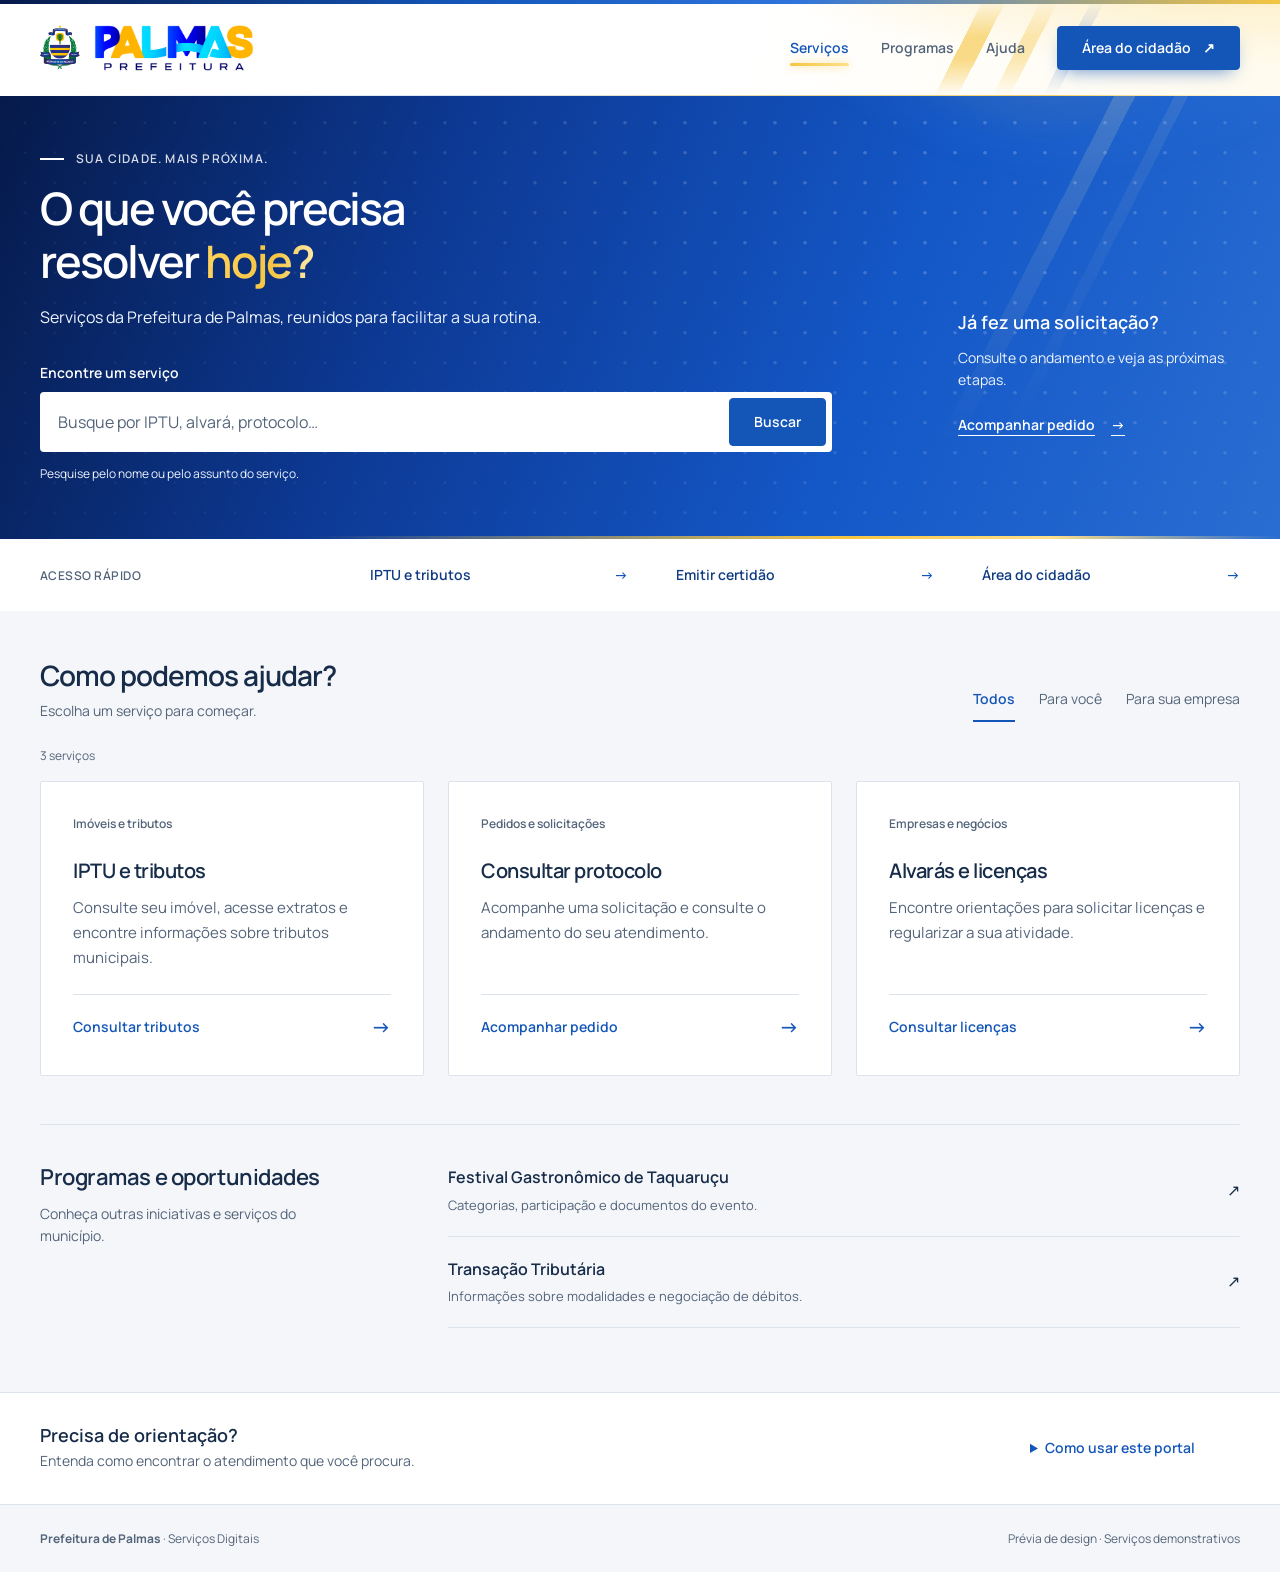
==== design-system-palmas/Previa-Design-System-Palmas-v6.html @ 1609f05f "feat: prévia do design system de Palmas v6 com gradiente azul e efeitos - Hero com gradiente azul do" ====
<!doctype html>
<html lang="pt-BR">
<head>
<meta charset="utf-8">
<meta name="viewport" content="width=device-width, initial-scale=1">
<title>Palmas · Serviços digitais</title>
<style>
/* Gerado por scripts/build_tokens.py. Edite tokens.json e execute novamente. */
:root {
  --primitive-color-blue-950: #102d58;
  --primitive-color-blue-900: #113c83;
  --primitive-color-blue-800: #1456b8;
  --primitive-color-blue-700: #1456b8;
  --primitive-color-blue-600: #2468ca;
  --primitive-color-blue-100: #edf3fc;
  --primitive-color-white: #ffffff;
  --primitive-color-canvas: #f4f6f9;
  --primitive-color-ink: #172c49;
  --primitive-color-text: #34445b;
  --primitive-color-muted: #53647a;
  --primitive-color-line: #dce3ed;
  --primitive-color-field-line: #71839b;
  --primitive-color-gold: #e8b830;
  --primitive-color-warning: #f8c42c;
  --primitive-color-warning-bg: #fef6de;
  --primitive-color-green: #168821;
  --primitive-color-green-bg: #e3f5e1;
  --primitive-color-red: #c92b20;
  --primitive-color-red-bg: #fdebe8;
  --primitive-color-transparent: #ffffff;
  --primitive-color-brand-start: #061a4a;
  --primitive-color-brand-mid: #0d3a96;
  --primitive-color-brand-center: #1458c8;
  --primitive-color-brand-end: #2a6dd2;
  --primitive-color-brand-yellow: #f5c542;
  --color-canvas: var(--primitive-color-canvas);
  --color-surface: var(--primitive-color-white);
  --color-surface-alt: var(--primitive-color-blue-100);
  --color-inverse: var(--primitive-color-blue-900);
  --color-fg: var(--primitive-color-text);
  --color-fg-muted: var(--primitive-color-muted);
  --color-fg-inverse: var(--primitive-color-white);
  --color-heading: var(--primitive-color-ink);
  --color-border: var(--primitive-color-line);
  --color-field-border: var(--primitive-color-field-line);
  --color-action: var(--primitive-color-blue-700);
  --color-action-fg: var(--primitive-color-white);
  --color-action-hover: var(--primitive-color-blue-900);
  --color-link: var(--primitive-color-blue-700);
  --color-header-bg: var(--primitive-color-white);
  --color-header-fg: var(--primitive-color-ink);
  --color-utility-bg: var(--primitive-color-canvas);
  --color-utility-fg: var(--primitive-color-muted);
  --color-footer-bg: var(--primitive-color-blue-950);
  --color-footer-fg: var(--primitive-color-white);
  --color-info: var(--primitive-color-blue-700);
  --color-info-bg: var(--primitive-color-blue-100);
  --color-success: var(--primitive-color-green);
  --color-success-bg: var(--primitive-color-green-bg);
  --color-warning: var(--primitive-color-warning);
  --color-warning-bg: var(--primitive-color-warning-bg);
  --color-danger: var(--primitive-color-red);
  --color-danger-bg: var(--primitive-color-red-bg);
  --color-accent: var(--primitive-color-gold);
  --color-focus: var(--primitive-color-blue-700);
  --color-overlay: rgb(17 31 74 / 0.55);
  --color-inverse-divider: rgb(255 255 255 / 0.2);
  --color-band-bg: var(--primitive-color-white);
  --color-band-fg: var(--primitive-color-blue-900);
  --color-on-brand-muted: #eff5ff;
  --color-brand-stripe: var(--primitive-color-brand-yellow);
  --gradient-brand: linear-gradient(112deg, var(--primitive-color-brand-start) 0%, var(--primitive-color-brand-mid) 34%, var(--primitive-color-brand-center) 68%, var(--primitive-color-brand-end) 100%);
  --font-family-base: Manrope, Arial, sans-serif;
  --font-family-mono: ui-monospace, SFMono-Regular, Menlo, Consolas, monospace;
  --font-weight-regular: 400;
  --font-weight-semi-bold: 600;
  --font-weight-bold: 700;
  --font-size-body: 1.0rem;
  --font-size-label: 0.75rem;
  --font-size-button: 0.875rem;
  --font-size-title: 1.75rem;
  --font-size-headline: 2.25rem;
  --font-size-display: 2.875rem;
  --font-size-card-title: 1.25rem;
  --font-lineheight-body: 1.6;
  --font-lineheight-heading: 1.15;
  --font-tracking-eyebrow: 0.06rem;
  --space-half: 4px;
  --space-base: 8px;
  --space-base-h: 12px;
  --space-2x: 16px;
  --space-2x-h: 20px;
  --space-3x: 24px;
  --space-3x-h: 28px;
  --space-4x: 32px;
  --space-5x: 40px;
  --space-6x: 48px;
  --space-7x: 56px;
  --space-8x: 64px;
  --space-9x: 72px;
  --space-10x: 80px;
  --radius-sm: 4px;
  --radius-md: 6px;
  --radius-lg: 8px;
  --radius-xl: 10px;
  --radius-pill: 999px;
  --radius-xs: 2px;
  --size-control-sm: 32px;
  --size-control-md: 44px;
  --size-control-lg: 48px;
  --size-header-utility: 36px;
  --size-header-brand: 80px;
  --size-touch: 44px;
  --layout-content-form: 720px;
  --layout-content-reading: 760px;
  --layout-content-page: 1200px;
  --layout-content-backoffice: 1200px;
  --layout-breakpoint-sm: 576px;
  --layout-breakpoint-md: 768px;
  --layout-breakpoint-lg: 992px;
  --layout-breakpoint-xl: 1200px;
  --layout-breakpoint-xxl: 1400px;
  --layout-gutter: var(--space-3x);
  --layout-margin-desktop: var(--space-4x);
  --layout-margin-mobile: var(--space-2x);
  --shadow-card: 0px 0px 0px 0px rgb(0 0 0 / 0);
  --shadow-hover: 0px 6px 18px 0px rgb(17 31 74 / 0.08);
  --shadow-dialog: 0px 16px 48px 0px rgb(17 31 74 / 0.22);
  --shadow-button: 0px 2px 3px 0px rgb(7 89 205 / 0.1);
  --motion-duration-fast: 120ms;
  --motion-duration-base: 180ms;
  --motion-easing-standard: cubic-bezier(0.2, 0, 0, 1);
  --focus-width: 2px;
  --focus-offset: 3px;
  --component-card-radius: var(--radius-xs);
  --component-card-padding: var(--space-4x);
  --component-card-border-width: 1px;
  --component-card-shadow: var(--shadow-card);
  --component-button-radius: var(--radius-sm);
  --component-button-height: var(--size-control-md);
  --component-button-font-size: var(--font-size-button);
  --component-input-radius: var(--radius-sm);
  --component-input-height: var(--size-control-md);
  --component-chip-radius: var(--radius-sm);
  --component-chip-height: var(--size-control-md);
  --component-dialog-radius: var(--radius-lg);
  --component-badge-radius: var(--radius-sm);
  --component-hero-padding-y: var(--space-7x);
  --component-band-min-height: 72px;
  --component-band-padding-y: var(--space-base-h);
}

@media (prefers-reduced-motion: reduce) {
  :root { --motion-duration-fast: 0ms; --motion-duration-base: 0ms; }
}



/* Casca comum das propostas de acesso externo
   Valores: design-system/tokens.json; regras: DESIGN.md — Palmas Serviços Digitais
   Uma casca só para cidadão, empresa e servidor. */

@font-face {
  font-family: Manrope;
  src: url("[data-uri]") format("truetype");
  font-weight: 400;
  font-style: normal;
  font-display: swap;
}

@font-face {
  font-family: Manrope;
  src: url("[data-uri]") format("truetype");
  font-weight: 600;
  font-style: normal;
  font-display: swap;
}

@font-face {
  font-family: Manrope;
  src: url("[data-uri]") format("truetype");
  font-weight: 700;
  font-style: normal;
  font-display: swap;
}

:root {
  --acao: var(--color-action);
  --acao-claro: var(--color-action-hover);
  --link: var(--color-link);
  --barra: var(--color-inverse);
  --titulo: var(--color-heading);
  --superficie: var(--color-surface);
  --canvas: var(--color-canvas);
  --texto: var(--color-fg);
  --apoio: var(--color-fg-muted);
  --borda: var(--color-border);
  --borda-campo: var(--color-field-border);
  --rodape: var(--color-footer-bg);
  --info-fundo: var(--color-info-bg);
  --ouro: var(--color-accent);
  --aviso: var(--color-warning);
  --aviso-fundo: var(--color-warning-bg);
  --sucesso: var(--color-success);
  --sucesso-fundo: var(--color-success-bg);
  --erro: var(--color-danger);
  --erro-fundo: var(--color-danger-bg);
  --sombra-repouso: var(--shadow-card);
  --sombra-cartao: var(--shadow-card);
  --sombra-dialogo: var(--shadow-dialog);
  --raio-sm: var(--radius-sm);
  --raio-md: var(--radius-md);
  --raio-lg: var(--radius-lg);
  --raio-xl: var(--component-card-radius);
  --raio-pilula: var(--radius-pill);
  --controle: var(--size-control-md);
  --busca: var(--size-control-lg);
  --chip: var(--component-chip-height);
  --toque: var(--size-touch);
  --barra-altura: var(--size-header-utility);
  --marca-altura: var(--size-header-brand);
  --miolo: var(--layout-content-page);
  --leitura: var(--layout-content-reading);
  --form: var(--layout-content-form);
  --fonte: var(--font-family-base);
  --mono: var(--font-family-mono);
  --movimento: var(--motion-duration-base);
  --curva: var(--motion-easing-standard);
  --espaco-half: var(--space-half);
  --espaco-base: var(--space-base);
  --espaco-bh: var(--space-base-h);
  --espaco-2x: var(--space-2x);
  --espaco-2xh: var(--space-2x-h);
  --espaco-3x: var(--space-3x);
  --espaco-3xh: var(--space-3x-h);
  --espaco-4x: var(--space-4x);
  --espaco-5x: var(--space-5x);
  --espaco-6x: var(--space-6x);
  --espaco-7x: var(--space-7x);
  --espaco-8x: var(--space-8x);
  --espaco-9x: var(--space-9x);
  --espaco-10x: var(--space-10x);
  color-scheme: light;
}

html[data-texto="menor"] {
  font-size: 87.5%;
}

html[data-texto="maior"] {
  font-size: 112.5%;
}

html.contraste {
  --canvas: var(--color-surface);
  --borda: var(--color-inverse);
  --borda-campo: var(--color-inverse);
  --texto: var(--color-heading);
  --apoio: var(--color-heading);
  --info-fundo: var(--color-surface);
  --aviso-fundo: var(--color-surface);
  --sucesso-fundo: var(--color-surface);
  --erro-fundo: var(--color-surface);
}

*,
*::before,
*::after {
  box-sizing: border-box;
}

html {
  scroll-behavior: smooth;
  font-family: var(--fonte);
}

body {
  margin: 0;
  min-height: 100vh;
  background: var(--canvas);
  color: var(--texto);
  font-family: var(--fonte);
  font-size: var(--font-size-body);
  font-weight: var(--font-weight-regular);
  line-height: var(--font-lineheight-body);
  text-rendering: optimizeLegibility;
}

body,
button,
input,
select,
textarea {
  font-family: inherit;
}

::selection {
  background: var(--info-fundo);
  color: var(--titulo);
}

:focus-visible {
  outline: var(--focus-width) solid var(--color-focus);
  outline-offset: var(--focus-offset);
  box-shadow: 0 0 0 3px var(--superficie);
}

img {
  max-width: 100%;
}

/* ——— Utilidades de acesso ——— */

.sr-only {
  position: absolute;
  width: 1px;
  height: 1px;
  padding: 0;
  margin: -1px;
  overflow: hidden;
  clip: rect(0, 0, 0, 0);
  white-space: normal;
  border: 0;
}

.oculto {
  display: none !important;
}

body[data-area="logada"] .so-publico {
  display: none !important;
}

body:not([data-area="logada"]) .so-logado {
  display: none !important;
}

.pular {
  position: absolute;
  left: var(--espaco-2x);
  top: 0;
  transform: translateY(-120%);
  background: var(--aviso);
  color: var(--titulo);
  font-weight: var(--font-weight-semi-bold);
  padding: var(--espaco-base) var(--espaco-2x);
  border-radius: var(--component-button-radius);
  z-index: 20;
}

.pular:focus {
  transform: none;
}

/* ——— Casca: barra de utilidade, marca, rodapé ——— */

.barra-util {
  display: flex;
  justify-content: flex-end;
  align-items: center;
  gap: var(--espaco-3x);
  min-height: var(--barra-altura);
  padding: 0 var(--espaco-3x);
  background: var(--barra);
  color: var(--superficie);
}

.barra-util a,
.barra-util button {
  color: var(--superficie);
  background: none;
  border: 0;
  padding: 6px 0;
  font-size: var(--font-size-button);
  font-weight: var(--font-weight-semi-bold);
  text-decoration: underline;
  text-underline-offset: 0.18em;
  cursor: pointer;
}

.marca {
  background: var(--superficie);
  border-bottom: 1px solid var(--borda);
}

.marca-miolo,
.rodape-miolo,
.miolo {
  width: min(var(--miolo), calc(100% - 48px));
  margin-inline: auto;
}

.marca-miolo {
  display: flex;
  align-items: center;
  gap: var(--espaco-3x);
  min-height: var(--marca-altura);
  padding: var(--espaco-base) 0;
}

.brasao {
  display: grid;
  place-items: center;
  width: 44px;
  height: 44px;
  flex: 0 0 auto;
  border-radius: 50%;
  background: var(--barra);
  color: var(--aviso);
  font-weight: var(--font-weight-bold);
  letter-spacing: 0.04em;
}

.marca-nome {
  margin: 0;
  color: var(--titulo);
  font-size: var(--font-size-body);
  font-weight: var(--font-weight-bold);
  line-height: 1.15;
}

.marca-nome small {
  display: block;
  margin-top: 2px;
  color: var(--apoio);
  font-size: var(--font-size-label);
  font-weight: var(--font-weight-semi-bold);
  letter-spacing: 0.08em;
  text-transform: uppercase;
}

.nav-principal {
  display: flex;
  flex-wrap: wrap;
  gap: var(--espaco-3x);
  margin-left: auto;
}

.nav-principal a {
  color: var(--titulo);
  font-weight: var(--font-weight-semi-bold);
  text-decoration: none;
  padding: var(--espaco-base) 0;
  border-bottom: 2px solid transparent;
  cursor: pointer;
}

.nav-principal a[aria-current="page"] {
  border-bottom-color: var(--acao);
  color: var(--acao);
}

.quem {
  display: flex;
  align-items: center;
  gap: var(--espaco-base);
  min-height: var(--toque);
  padding: 6px 12px 6px 6px;
  border: 2px solid var(--acao);
  border-radius: var(--component-button-radius);
  background: var(--superficie);
  color: var(--acao);
  font-weight: var(--font-weight-semi-bold);
  cursor: pointer;
}

.quem-avatar {
  display: grid;
  place-items: center;
  width: 32px;
  height: 32px;
  border-radius: 50%;
  background: var(--acao);
  color: var(--superficie);
  font-size: var(--font-size-label);
}

.rodape {
  background: var(--rodape);
  color: var(--superficie);
  padding: var(--espaco-6x) 0 var(--espaco-3x);
  margin-top: var(--espaco-8x);
}

.rodape a,
.rodape button {
  color: var(--superficie);
  text-underline-offset: 0.18em;
  overflow-wrap: anywhere;
}

.rodape button {
  padding: 0;
  border: 0;
  background: none;
  font: inherit;
  text-decoration: underline;
  cursor: pointer;
}

.rodape-grade {
  display: grid;
  grid-template-columns: 1.4fr 1fr 1fr 1fr;
  gap: var(--espaco-3x);
}

.rodape h2 {
  margin: 0 0 var(--espaco-base);
  color: var(--superficie);
  font-size: var(--font-size-body);
}

.rodape ul {
  margin: 0;
  padding: 0;
  list-style: none;
}

.rodape li + li {
  margin-top: var(--espaco-base);
}

.rodape-base {
  display: flex;
  justify-content: space-between;
  gap: var(--espaco-2x);
  margin-top: var(--espaco-4x);
  padding-top: var(--espaco-2x);
  border-top: 1px solid var(--color-inverse-divider);
  font-size: var(--font-size-button);
}

/* ——— Tipografia ——— */

.miolo {
  padding: var(--espaco-6x) 0;
}

.sobretitulo {
  margin: 0 0 var(--espaco-half);
  color: var(--acao);
  font-size: var(--font-size-label);
  font-weight: var(--font-weight-semi-bold);
  letter-spacing: 0.08em;
  line-height: 1.15;
  text-transform: uppercase;
}

h1,
h2,
h3,
.display {
  color: var(--titulo);
  line-height: 1.15;
  text-wrap: balance;
}

.display {
  margin: 0 0 var(--espaco-2x);
  font-size: clamp(2.1rem, 4vw, var(--font-size-display));
  font-weight: var(--font-weight-bold);
}

h1 {
  margin: 0 0 var(--espaco-base);
  font-size: clamp(1.875rem, 3vw, var(--font-size-headline));
  font-weight: var(--font-weight-bold);
}

h2 {
  margin: 0 0 var(--espaco-2x);
  font-size: var(--font-size-title);
  font-weight: var(--font-weight-semi-bold);
}

h3 {
  margin: 0 0 var(--espaco-base);
  font-size: var(--font-size-card-title);
  font-weight: var(--font-weight-semi-bold);
}

.intro,
.leitura {
  max-width: var(--leitura);
}

.intro {
  margin: 0 0 var(--espaco-4x);
}

.leitura p {
  max-width: 68ch;
}

a {
  color: var(--link);
}

.rotulo {
  font-size: var(--font-size-label);
  font-weight: var(--font-weight-semi-bold);
  letter-spacing: 0.08em;
  text-transform: uppercase;
  color: var(--apoio);
}

.identificador {
  font-family: var(--mono);
  font-variant-numeric: tabular-nums;
  color: var(--titulo);
}

.secao {
  padding-top: var(--espaco-6x);
}

.secao-cabeca {
  margin-bottom: var(--espaco-4x);
}

.secao-cabeca .intro {
  margin-bottom: 0;
}

/* ——— Botões e chips ——— */

.botao,
.chip {
  display: inline-flex;
  align-items: center;
  justify-content: center;
  gap: var(--espaco-base);
  position: relative;
  border-radius: var(--component-button-radius);
  border: 2px solid var(--acao);
  background: var(--superficie);
  color: var(--acao);
  font-size: var(--font-size-button);
  font-weight: var(--font-weight-semi-bold);
  line-height: 1.15;
  cursor: pointer;
  text-decoration: none;
  transition: filter var(--movimento) var(--curva), background var(--movimento) var(--curva);
}

.botao {
  min-height: var(--toque);
  min-height: var(--controle);
  height: auto;
  padding: 10px var(--espaco-2x);
}

.chip {
  min-height: var(--chip);
  padding: 8px var(--espaco-2x);
  border-radius: var(--component-chip-radius);
}

/* O próprio chip tem 44px; não há alvos de toque sobrepostos. */

.botao-primario,
.chip[aria-pressed="true"],
.segmento [aria-pressed="true"] {
  background: var(--acao);
  border-color: var(--acao);
  color: var(--superficie);
}

.botao-perigo {
  background: var(--erro);
  border-color: var(--erro);
  color: var(--superficie);
}

.botao-fantasma {
  border-color: transparent;
  background: transparent;
}

.botao-sobre-escuro {
  background: var(--superficie);
  border-color: var(--superficie);
  color: var(--acao);
}

.botao-escuro-contorno {
  background: transparent;
  border-color: var(--superficie);
  color: var(--superficie);
}

.faixa-escura .botao-fantasma,
dialog .botao-fantasma {
  color: var(--superficie);
}

.botao:hover,
.chip:hover,
.quem:hover {
  filter: brightness(1.06);
}

.botao:disabled,
.chip:disabled {
  opacity: 0.56;
  cursor: not-allowed;
  filter: none;
}

.acoes {
  display: flex;
  flex-wrap: wrap;
  gap: var(--espaco-base);
  align-items: center;
}

.filtros {
  display: flex;
  flex-wrap: wrap;
  gap: var(--espaco-base);
  margin: var(--espaco-3x) 0;
}

/* Linha de adição: campo, campo e ação na mesma linha do formulário. */
.adicao {
  display: grid;
  grid-template-columns: minmax(0, 1fr) minmax(0, 1fr) auto;
  gap: var(--espaco-2x);
  align-items: end;
  margin: var(--espaco-2x) 0;
}

.adicao .acoes {
  margin-bottom: var(--espaco-2x);
}

.total {
  display: flex;
  justify-content: space-between;
  gap: var(--espaco-2x);
  margin: var(--espaco-2x) 0 0;
  padding-top: var(--espaco-2x);
  border-top: 1px solid var(--borda);
  color: var(--apoio);
}

.total strong {
  color: var(--titulo);
  font-variant-numeric: tabular-nums;
}

/* Lista de cartões selecionáveis (serviço, imóvel, solicitação). */
.lista {
  display: flex;
  flex-direction: column;
  gap: var(--espaco-base);
  margin: 0;
  padding: 0;
  list-style: none;
}

.item {
  display: grid;
  grid-template-columns: 1fr auto;
  gap: var(--espaco-half) var(--espaco-2x);
  width: 100%;
  padding: var(--espaco-2x);
  border: 1px solid var(--borda);
  border-radius: var(--raio-xl);
  background: var(--superficie);
  box-shadow: var(--sombra-cartao);
  color: inherit;
  text-align: left;
  cursor: pointer;
}

.item[aria-pressed="true"] {
  border-color: var(--acao);
  box-shadow: inset 0 0 0 1px var(--acao), var(--sombra-cartao);
}

.item-titulo {
  color: var(--titulo);
  font-size: var(--font-size-body);
  font-weight: var(--font-weight-semi-bold);
}

.item-meta {
  grid-column: 1 / -1;
  color: var(--apoio);
  font-size: var(--font-size-button);
}

.vazio {
  padding: var(--espaco-4x) var(--espaco-2x);
  border-radius: var(--raio-xl);
  background: var(--superficie);
  text-align: center;
}

.vazio p {
  max-width: 42ch;
  margin: var(--espaco-base) auto var(--espaco-2x);
}

/* ——— Cartões e blocos ——— */

.cartao {
  border: var(--component-card-border-width) solid var(--borda);
  padding: var(--espaco-3x);
  border-radius: var(--raio-xl);
  background: var(--superficie);
  box-shadow: var(--sombra-cartao);
}

.cartao-apertado {
  padding: var(--espaco-2x);
}

.cartao h3:last-child,
.cartao p:last-child {
  margin-bottom: 0;
}

.grade {
  display: grid;
  gap: var(--espaco-3x);
}

.grade-2 {
  grid-template-columns: repeat(2, minmax(0, 1fr));
}

.grade-3 {
  grid-template-columns: repeat(3, minmax(0, 1fr));
}

.grade-4 {
  grid-template-columns: repeat(4, minmax(0, 1fr));
}

.grade-inedita {
  grid-template-columns: minmax(0, 1.25fr) minmax(280px, 0.75fr);
  align-items: start;
}

/* Canal oficial: filete de ouro na base. Não é botão. */
.canal-oficial {
  position: relative;
  padding-bottom: calc(var(--espaco-3x) + var(--espaco-half));
  overflow: hidden;
}

.canal-oficial::after {
  content: "";
  position: absolute;
  left: 0;
  right: 0;
  bottom: 0;
  height: 4px;
  background: var(--ouro);
}

.lista-simples {
  margin: 0;
  padding: 0;
  list-style: none;
}

.lista-simples li {
  display: flex;
  align-items: flex-start;
  gap: var(--espaco-base);
  padding: var(--espaco-base) 0;
  border-top: 1px solid var(--borda);
}

.lista-simples li:first-child {
  border-top: 0;
}

.lista-simples .marca-verde {
  color: var(--sucesso);
  font-weight: var(--font-weight-bold);
}

.lista-ligada {
  margin: 0;
  padding: 0;
  list-style: none;
}

.lista-ligada li + li {
  margin-top: var(--espaco-base);
}

.lista-ligada a {
  font-weight: var(--font-weight-semi-bold);
}

.meta {
  margin: 0 0 var(--espaco-base);
  color: var(--apoio);
  font-size: var(--font-size-button);
}

.historico {
  margin: 0 0 var(--espaco-3x);
  padding: 0;
  list-style: none;
}

.historico li {
  padding: var(--espaco-base) 0;
  border-top: 1px solid var(--borda);
  font-size: 0.9375rem;
}

.historico li:first-child {
  border-top: 0;
}

.historico time {
  display: block;
  color: var(--apoio);
  font-size: var(--font-size-button);
  font-variant-numeric: tabular-nums;
}

/* ——— Passos numerados ——— */

.passos {
  counter-reset: passo;
  margin: 0;
  padding: 0;
  list-style: none;
}

.passos li {
  counter-increment: passo;
  position: relative;
  padding: var(--espaco-base) 0 var(--espaco-base) var(--espaco-5x);
}

.passos li::before {
  content: counter(passo);
  position: absolute;
  left: 0;
  top: var(--espaco-base);
  display: grid;
  place-items: center;
  width: var(--espaco-4x);
  height: var(--espaco-4x);
  border-radius: 50%;
  background: var(--acao);
  color: var(--superficie);
  font-size: var(--font-size-button);
  font-weight: var(--font-weight-semi-bold);
}

/* ——— Formulários ——— */

.campo {
  display: flex;
  flex-direction: column;
  gap: var(--espaco-half);
  margin-bottom: var(--espaco-2x);
}

.campo > span {
  font-weight: var(--font-weight-semi-bold);
  color: var(--titulo);
}

.campo input,
.campo select,
.campo textarea {
  width: 100%;
  min-height: var(--controle);
  padding: var(--espaco-base) var(--espaco-2x);
  border: 1px solid var(--borda-campo);
  border-radius: var(--component-input-radius);
  background: var(--superficie);
  color: var(--texto);
  font-size: var(--font-size-body);
  line-height: var(--font-lineheight-body);
  caret-color: var(--acao);
}

.campo textarea {
  min-height: 120px;
  resize: vertical;
}

.campo small {
  color: var(--apoio);
  font-size: var(--font-size-button);
}

.campo[data-invalido="sim"] input,
.campo[data-invalido="sim"] select,
.campo[data-invalido="sim"] textarea {
  border-color: var(--erro);
  background: var(--erro-fundo);
}

.erro-campo {
  color: var(--erro);
  font-size: var(--font-size-button);
  font-weight: var(--font-weight-semi-bold);
}

.erro-resumo {
  margin-bottom: var(--espaco-2x);
  padding: var(--espaco-2x);
  border-radius: var(--raio-md);
  background: var(--erro-fundo);
  color: var(--titulo);
}

.erro-resumo p,
.aviso p,
.info p,
.ok p {
  margin: var(--espaco-half) 0 0;
}

.coluna-form {
  max-width: var(--form);
}

.passo {
  margin: 0 0 var(--espaco-3x);
  padding: 0;
  border: 0;
  min-width: 0;
}

.passo > legend {
  margin: 0 0 var(--espaco-base);
  padding: 0;
  color: var(--titulo);
  font-size: var(--font-size-card-title);
  font-weight: var(--font-weight-semi-bold);
}

.caixa {
  display: flex;
  gap: var(--espaco-bh);
  align-items: flex-start;
  padding: var(--espaco-bh) 0;
  font-weight: var(--font-weight-semi-bold);
  color: var(--titulo);
}

.caixa input {
  width: 22px;
  height: 22px;
  margin-top: 2px;
  flex: 0 0 auto;
  accent-color: var(--acao);
}

/* ——— Papéis: aviso, informação, sucesso, erro ——— */

.aviso,
.info,
.ok,
.erro {
  margin: 0 0 var(--espaco-2x);
  padding: var(--espaco-2x);
  border-radius: var(--raio-md);
  color: var(--titulo);
}

.aviso {
  background: var(--aviso-fundo);
  border-left: 4px solid var(--aviso);
}

.info {
  background: var(--info-fundo);
}

.ok {
  background: var(--sucesso-fundo);
  border-left: 4px solid var(--sucesso);
}

.erro {
  background: var(--erro-fundo);
  border-left: 4px solid var(--erro);
}

/* ——— Extensões validadas (ver README) ——— */

.faixa-escura {
  background: var(--gradient-brand);
  color: var(--superficie);
  padding: var(--espaco-8x) 0;
}

.faixa-escura .display,
.faixa-escura h2,
.faixa-escura h3 {
  color: var(--superficie);
}

.faixa-escura .sobretitulo {
  color: var(--aviso);
}

.faixa-escura .intro {
  color: var(--superficie);
  opacity: 1;
}

.faixa-datas {
  display: flex;
  flex-wrap: wrap;
  align-items: stretch;
  gap: var(--espaco-3x);
  margin-top: var(--espaco-5x);
  padding: var(--espaco-3x);
  border-radius: var(--raio-xl);
  background: var(--superficie);
  color: var(--texto);
  box-shadow: var(--sombra-cartao);
}

.faixa-datas > div {
  flex: 1 1 140px;
}

.faixa-datas > div + div {
  border-left: 1px solid var(--borda);
  padding-left: var(--espaco-3x);
}

.faixa-datas .rotulo {
  display: block;
  margin-bottom: var(--espaco-half);
}

.faixa-datas strong {
  color: var(--titulo);
  font-size: var(--font-size-card-title);
  font-variant-numeric: tabular-nums;
}

.situacao {
  display: inline-flex;
  align-items: center;
  gap: var(--espaco-half);
  padding: 4px 10px;
  border-radius: var(--component-button-radius);
  font-size: var(--font-size-label);
  font-weight: var(--font-weight-semi-bold);
  letter-spacing: 0.04em;
  text-transform: uppercase;
  white-space: normal;
}

.situacao[data-situacao="analise"] {
  color: var(--acao);
  box-shadow: inset 0 0 0 2px var(--acao);
}

.situacao[data-situacao="pendencia"] {
  color: var(--titulo);
  background: var(--aviso-fundo);
}

.situacao[data-situacao="deferido"] {
  color: var(--titulo);
  background: var(--sucesso-fundo);
}

.situacao[data-situacao="rescindido"] {
  color: var(--titulo);
  background: var(--erro-fundo);
}

.situacao[data-situacao="arquivo"] {
  color: var(--titulo);
  background: var(--canvas);
}

.etapas {
  display: flex;
  flex-wrap: wrap;
  gap: var(--espaco-base);
  margin: 0 0 var(--espaco-4x);
  padding: 0;
  list-style: none;
  counter-reset: passo;
}

.etapas li {
  counter-increment: passo;
  display: flex;
  align-items: center;
  gap: var(--espaco-base);
  flex: 1 1 180px;
  padding: var(--espaco-bh) var(--espaco-2x);
  border-radius: var(--raio-md);
  background: var(--superficie);
  box-shadow: var(--sombra-repouso);
  color: var(--apoio);
  font-size: var(--font-size-button);
  font-weight: var(--font-weight-semi-bold);
}

.etapas li::before {
  content: counter(passo);
  display: grid;
  place-items: center;
  width: var(--espaco-3x);
  height: var(--espaco-3x);
  flex: 0 0 auto;
  border-radius: 50%;
  background: var(--canvas);
  color: var(--titulo);
  font-size: var(--font-size-label);
}

.etapas li[data-etapa="sim"] {
  background: var(--acao);
  color: var(--superficie);
  box-shadow: none;
}

.etapas li[data-etapa="sim"]::before {
  background: var(--superficie);
  color: var(--acao);
}

.etapas li[data-etapa="feita"]::before {
  background: var(--sucesso);
  color: var(--superficie);
  content: "\2713";
}

.duvida {
  border-top: 1px solid var(--borda);
}

.duvida:last-of-type {
  border-bottom: 1px solid var(--borda);
}

.duvida summary {
  display: flex;
  justify-content: space-between;
  align-items: center;
  gap: var(--espaco-2x);
  padding: var(--espaco-2x) 0;
  color: var(--titulo);
  font-size: var(--font-size-card-title);
  font-weight: var(--font-weight-semi-bold);
  cursor: pointer;
  list-style: none;
}

.duvida summary::-webkit-details-marker {
  display: none;
}

.duvida summary::after {
  content: "+";
  color: var(--acao);
  font-size: var(--font-size-title);
  line-height: 1;
}

.duvida[open] summary::after {
  content: "\2212";
}

.duvida > p {
  margin: 0 0 var(--espaco-2x);
  max-width: 68ch;
}

.lista-dados {
  margin: 0;
  padding: 0;
  list-style: none;
}

.lista-dados li {
  display: flex;
  flex-wrap: wrap;
  gap: var(--espaco-base);
  justify-content: space-between;
  padding: var(--espaco-bh) 0;
  border-top: 1px solid var(--borda);
}

.lista-dados li:first-child {
  border-top: 0;
}

.lista-dados .chave {
  color: var(--apoio);
  font-size: var(--font-size-button);
}

.lista-dados .valor {
  margin: 0;
  color: var(--titulo);
  font-weight: var(--font-weight-semi-bold);
  text-align: right;
  overflow-wrap: anywhere;
}

/* ——— Diálogos ——— */

dialog {
  width: min(560px, calc(100% - 32px));
  padding: var(--espaco-3x);
  border: 0;
  border-radius: var(--raio-xl);
  background: var(--barra);
  color: var(--superficie);
  box-shadow: var(--sombra-dialogo);
}

dialog::backdrop {
  background: var(--color-overlay);
}

dialog h2 {
  margin: 0 0 var(--espaco-base);
  color: var(--superficie);
  font-size: var(--font-size-title);
}

.dialogo-topo {
  display: flex;
  justify-content: space-between;
  align-items: flex-start;
  gap: var(--espaco-2x);
}

.kicker-ouro {
  margin: 0 0 var(--espaco-half);
  color: var(--aviso);
  font-size: var(--font-size-label);
  font-weight: var(--font-weight-semi-bold);
  letter-spacing: 0.08em;
  text-transform: uppercase;
}

.fechar {
  width: var(--toque);
  height: var(--toque);
  border: 0;
  border-radius: var(--component-button-radius);
  background: transparent;
  color: var(--superficie);
  font-size: 1.25rem;
  cursor: pointer;
}

.segmento {
  display: flex;
  flex-wrap: wrap;
  gap: var(--espaco-base);
  margin: var(--espaco-2x) 0;
}

.segmento button {
  min-height: var(--toque);
  padding: 0 var(--espaco-2x);
  border: 0;
  border-radius: var(--component-button-radius);
  background: var(--superficie);
  color: var(--titulo);
  font-weight: var(--font-weight-semi-bold);
  cursor: pointer;
}

.interruptor {
  display: flex;
  align-items: center;
  justify-content: space-between;
  gap: var(--espaco-2x);
  margin: var(--espaco-2x) 0;
  font-weight: var(--font-weight-semi-bold);
}

.interruptor input {
  width: 44px;
  height: 24px;
  accent-color: var(--acao);
}

dialog .acoes {
  justify-content: flex-end;
  margin-top: var(--espaco-3x);
}

.contador {
  margin: var(--espaco-2x) 0;
  font-variant-numeric: tabular-nums;
}

.trilha {
  height: 8px;
  margin-bottom: var(--espaco-2x);
  border-radius: var(--component-button-radius);
  background: var(--color-inverse-divider);
  overflow: hidden;
}

.trilha > div {
  height: 100%;
  width: 0;
  background: var(--aviso);
  border-radius: var(--component-button-radius);
}

/* ——— Movimento ——— */

html.sem-movimento *,
html.sem-movimento *::before,
html.sem-movimento *::after {
  animation: none !important;
  transition: none !important;
  scroll-behavior: auto !important;
}

@media (prefers-reduced-motion: reduce) {
  html:not([data-movimento="ligado"]) *,
  html:not([data-movimento="ligado"]) *::before,
  html:not([data-movimento="ligado"]) *::after {
    animation: none !important;
    transition: none !important;
    scroll-behavior: auto !important;
  }
}

/* ——— Quebras ——— */

@media (max-width: 1200px) {
  .grade-4 {
    grid-template-columns: repeat(2, minmax(0, 1fr));
  }
}

@media (max-width: 992px) {
  .grade-3,
  .grade-inedita,
  .rodape-grade {
    grid-template-columns: 1fr;
  }

  .marca-miolo {
    flex-wrap: wrap;
  }

  .nav-principal {
    order: 3;
    width: 100%;
    margin-left: 0;
  }
}

@media (max-width: 768px) {
  .grade-2,
  .grade-4 {
    grid-template-columns: 1fr;
  }

  .faixa-datas > div + div {
    border-left: 0;
    padding-left: 0;
    border-top: 1px solid var(--borda);
    padding-top: var(--espaco-2x);
  }
}

@media (max-width: 576px) {
  .marca-miolo,
  .rodape-miolo,
  .miolo {
    width: min(100% - 32px, var(--miolo));
  }

  .barra-util {
    justify-content: flex-start;
    flex-wrap: wrap;
    gap: var(--espaco-base) var(--espaco-2x);
    padding-block: var(--espaco-base);
  }

  .rodape-base {
    flex-direction: column;
  }

  .display {
    font-size: clamp(1.875rem, 3vw, var(--font-size-headline));
  }

  h1 {
    font-size: 1.777rem;
  }
}

/* Palmas v2: superfícies retas, contraste e ritmo compartilhado. */
[hidden] { display: none !important; }
.marca-miolo > * { min-width: 0; }
.marca-miolo .quem { margin-left: auto; max-width: 100%; white-space: normal; }
.marca-nome { flex: 1 1 160px; }
.nav-principal { gap: var(--space-2x); }
.botao, .chip { max-width: 100%; text-align: center; white-space: normal; }
.botao:not(:disabled):hover, .chip:not(:disabled):hover, .quem:hover { filter: none; background: var(--color-info-bg); }
.botao-primario:not(:disabled):hover, .chip[aria-pressed="true"]:not(:disabled):hover { background: var(--color-action-hover); }
.botao-perigo:not(:disabled):hover { background: var(--erro); filter: brightness(.9); }
.botao-sobre-escuro:not(:disabled):hover { background: var(--color-info-bg); }
.botao-escuro-contorno:not(:disabled):hover { background: var(--superficie); color: var(--acao); }
.botao-fantasma:not(:disabled):hover { background: var(--color-info-bg); color: var(--acao); }
.faixa-escura > .miolo { padding-block: 0; }
.faixa-escura .intro { max-width: 66ch; line-height: 1.65; }
.faixa-escura .display { max-width: 22ch; letter-spacing: -.025em; }
.faixa-datas { border-radius: var(--component-card-radius); box-shadow: none; }
.secao-cabeca h2 { letter-spacing: -.015em; }
.cartao, .item, .vazio { border-radius: var(--component-card-radius); }
.cartao { box-shadow: var(--shadow-card); }
.situacao { border-radius: var(--component-badge-radius); overflow-wrap: anywhere; }
.item { grid-template-columns: minmax(0,1fr) auto; }
.item-titulo, .item-meta { min-width: 0; overflow-wrap: anywhere; }
.situacao { max-width: 100%; }
dialog { border-radius: var(--component-dialog-radius); }
.trilha, .trilha > div { border-radius: var(--radius-sm); }
.caixa { min-height: var(--size-touch); }
.caixa input { margin-left: 0; }
@media (max-width: 768px) {
  .adicao { grid-template-columns: 1fr; gap: 0; }
  .adicao .acoes { margin-bottom: var(--space-3x); }
  .item { grid-template-columns: minmax(0,1fr); }
  .item .situacao { justify-self: start; }
  .faixa-escura { padding-block: var(--space-6x); }
}
@media (max-width: 576px) {
  .marca-miolo { gap: var(--space-base-h); }
  .marca-miolo .quem { margin-left: 0; width: 100%; justify-content: center; }
  .nav-principal { gap: var(--space-2x); font-size: .875rem; }
  .miolo { padding-block: var(--space-4x); }
  .faixa-escura > .miolo { padding-block: 0; }
  .faixa-datas { gap: var(--space-2x); }
  .cartao { padding: var(--space-2x-h); }
}

/* Palmas v4: alinhamento, ritmo e hierarquia compartilhados. */
.marca-miolo,.rodape-miolo,.miolo,.faixa-padrao-miolo { width:min(var(--miolo),calc(100% - 2 * var(--layout-margin-desktop))); margin-inline:auto; }
.barra-util { background:var(--color-utility-bg); color:var(--color-utility-fg); padding-inline:max(var(--layout-margin-desktop),calc((100% - var(--miolo))/2)); gap:var(--space-3x); border-bottom:1px solid var(--color-border); }
.barra-util a,.barra-util button { color:var(--color-fg-muted); font-size:.75rem; font-weight:400; text-decoration:none; min-height:32px; }
.barra-util a:hover,.barra-util button:hover { text-decoration:underline; }
.marca { border-bottom:1px solid var(--color-border); }
.marca-miolo { min-height:88px; gap:var(--space-3x); }
.marca-nome { font-size:1.0625rem; color:var(--color-heading); }
.marca-nome small { color:var(--color-fg-muted); font-size:.75rem; margin-top:var(--space-half); letter-spacing:.02em; text-transform:none; }
.brasao { border-radius:var(--radius-xs); background:var(--color-action); color:var(--color-fg-inverse); }
.nav-principal { gap:var(--space-3x); }
.nav-principal a { font-size:.875rem; min-height:44px; display:inline-flex; align-items:center; }
.quem { border-width:1px; padding-inline:var(--space-base-h); }
.faixa-escura { background:var(--gradient-brand); padding-block:var(--component-hero-padding-y); }
.faixa-escura .display { font-size:clamp(2rem,3.5vw,var(--font-size-display)); line-height:1.16; max-width:25ch; letter-spacing:-.035em; margin-bottom:var(--space-3x); }
.faixa-escura .sobretitulo { color:var(--color-fg-inverse); letter-spacing:.08em; font-size:.75rem; margin-bottom:var(--space-2x); }
.faixa-escura .intro { color:var(--color-on-brand-muted); max-width:62ch; font-size:1.0625rem; line-height:1.65; }
.faixa-escura .acoes { margin-top:var(--space-3x); }
.faixa-padrao { background:var(--color-band-bg); color:var(--color-band-fg); border-bottom:1px solid var(--color-border); }
.faixa-padrao-miolo { display:grid; grid-template-columns:repeat(4,minmax(0,1fr)); align-items:center; gap:var(--layout-gutter); min-height:var(--component-band-min-height); padding-block:var(--component-band-padding-y); }
.faixa-padrao .rotulo { margin:0; font-size:.75rem; letter-spacing:.04em; color:var(--color-fg-muted); }
.faixa-padrao a,.faixa-padrao button { min-width:0; display:flex; align-items:center; justify-content:space-between; gap:var(--space-base); min-height:44px; font:inherit; font-size:.875rem; font-weight:600; color:var(--color-band-fg); border:0; border-left:1px solid var(--color-border); border-radius:0; padding:0 0 0 var(--space-3x); background:transparent; text-decoration:none; }
.faixa-padrao a:hover,.faixa-padrao button:hover { color:var(--color-action); text-decoration:underline; text-underline-offset:4px; }
.faixa-padrao a span { color:var(--color-action); }
.grade { gap:var(--layout-gutter); }
.cartao { padding:var(--component-card-padding); border-color:var(--color-border); box-shadow:none; }
.cartao h2,.cartao h3 { letter-spacing:-.02em; line-height:1.3; }
.cartao .rotulo { color:var(--color-fg-muted); font-size:.75rem; letter-spacing:.04em; }
.categoria,.modalidade { display:flex; flex-direction:column; }
.categoria > .acoes,.modalidade > .acoes { margin-top:auto; padding-top:var(--space-3x); }
.botao { border-width:1px; padding-inline:var(--space-3x); border-radius:var(--component-button-radius); }
.botao-primario { box-shadow:none; }
.campo input,.campo select,.campo textarea { border-color:var(--color-field-border); }
.secao-cabeca { max-width:var(--layout-content-reading); }
.secao-cabeca .intro { max-width:65ch; }
.faixa-datas { border-radius:var(--radius-xs); box-shadow:none; }
@media(max-width:992px) {
 .faixa-padrao-miolo { grid-template-columns:repeat(3,minmax(0,1fr)); gap:var(--space-2x); }
 .faixa-padrao .rotulo { grid-column:1 / -1; }
 .faixa-padrao a:first-of-type { padding-left:0; border-left:0; }
}
@media(max-width:576px) {
 .marca-miolo,.rodape-miolo,.miolo,.faixa-padrao-miolo { width:calc(100% - 2 * var(--layout-margin-mobile)); }
 .barra-util { padding-inline:var(--layout-margin-mobile); }
 .faixa-escura { padding-block:var(--space-5x); }
 .faixa-padrao-miolo { grid-template-columns:1fr; gap:var(--space-half); padding-block:var(--space-2x); }
 .faixa-padrao a,.faixa-padrao button,.faixa-padrao a:first-of-type { padding:var(--space-half) 0; border-left:0; border-top:1px solid var(--color-border); }
 .cartao { padding:var(--space-3x); }
}

/* v5: cabeçalho contínuo; amarelo integrado ao branco da navbar. */
.barra-util { display:none; }
.marca { position:relative; isolation:isolate; border:0; background:linear-gradient(105deg,#ffffff 0%,#ffffff 64%,#fffcf1 88%,#ffffff 100%); }
.marca::before { content:""; position:absolute; inset:0; z-index:-1; pointer-events:none;
 background:linear-gradient(117deg,transparent 0 77%,rgb(245 197 66 / .38) 77% 78.2%,transparent 78.2% 80%,rgb(245 197 66 / .2) 80% 80.7%,transparent 80.7% 100%);
 mask-image:linear-gradient(to bottom,transparent 0%,#000 38%,#000 62%,transparent 100%);
}
.marca-miolo { min-height:96px; padding-block:16px; }
.nav-principal { gap:var(--space-4x); }
.nav-principal a { font-weight:600; border-bottom:0; color:var(--color-fg-muted); }
.nav-principal a[aria-current="page"] { color:var(--color-action); border:0; }
.nav-principal a:hover { color:var(--color-action); }
.marca .quem,.marca .botao { box-shadow:none; background:var(--color-action); color:var(--color-fg-inverse); border-color:var(--color-action); }
.marca .quem:hover,.marca .botao:hover { background:var(--color-action-hover); color:var(--color-fg-inverse); }
.marca .quem-avatar { background:transparent; }
.marca-institucional { display:flex; gap:12px; align-items:center; flex:none; text-decoration:none; }
.marca-brasao { width:40px; height:48px; object-fit:contain; }
.marca-palmas { width:164px; height:auto; display:block; }
.marca-nome { font-size:.875rem; font-weight:600; }
.marca-nome small { font-size:.75rem; }
.faixa-escura .display { font-weight:600; letter-spacing:-.045em; line-height:1.18; }
.faixa-escura .sobretitulo { letter-spacing:.1em; font-weight:600; }
.faixa-padrao { border-bottom:0; }
.faixa-padrao a,.faixa-padrao button { border-left:0; }
@media(max-width:992px) {
 .marca-miolo { gap:20px; }
 .marca-nome { flex-basis:240px; }
}
@media(max-width:576px) {
 .marca-miolo { min-height:80px; padding-block:16px; }
 .marca-brasao { width:32px; height:40px; }
 .marca-palmas { width:140px; }
 .marca-nome { display:none; }
 .marca::before { background:linear-gradient(117deg,transparent 0 74%,rgb(245 197 66 / .32) 74% 77%,transparent 77% 81%,rgb(245 197 66 / .18) 81% 82.5%,transparent 82.5%); }
}

</style>
<style>
.portal-brand { display:flex; align-items:center; gap:24px; }
.portal-wordmark { margin:0; color:var(--color-heading); line-height:1; flex:none; }
.portal-wordmark small { display:block; font-size:.625rem; letter-spacing:.16em; font-weight:600; margin-bottom:6px; }
.portal-wordmark strong { font-size:1.75rem; letter-spacing:-.055em; font-weight:600; }
.portal-brand-label { font-size:.8125rem; line-height:1.5; color:var(--color-fg-muted); padding-left:24px; border-left:1px solid var(--color-border); }
.portal-account { gap:12px; font-size:.875rem; margin-left:8px; }
.portal-hero .miolo { display:grid; grid-template-columns:repeat(12,minmax(0,1fr)); gap:0 var(--layout-gutter); }
.portal-hero-content { grid-column:1 / 9; }
.portal-hero .display { max-width:23ch; margin-bottom:16px; }
.portal-hero .intro { margin:0 0 32px; font-size:1rem; max-width:58ch; }
.portal-hero .sobretitulo { display:flex; gap:12px; align-items:center; }
.portal-hero .sobretitulo::before { content:""; width:24px; height:2px; background:currentColor; }
.portal-search-label { display:block; font-size:.875rem; color:var(--color-fg-inverse); font-weight:600; margin-bottom:8px; }
.portal-search { display:flex; gap:8px; padding:6px; background:var(--color-surface); border-radius:var(--radius-sm); }
.portal-search input { flex:1; min-width:0; height:48px; border:0; padding:8px 12px; font:inherit; font-size:1rem; color:var(--color-fg); background:var(--color-surface); border-radius:var(--radius-xs); }
.portal-search input::placeholder { color:var(--color-fg-muted); opacity:1; }
.portal-search .botao { min-height:48px; }
.portal-search-hint { font-size:.75rem; color:var(--color-on-brand-muted); margin:12px 0 0; }
.portal-hero-aside { grid-column:10 / 13; align-self:end; padding-bottom:36px; }
.portal-hero-aside p { color:var(--color-on-brand-muted); font-size:.875rem; margin:12px 0; }
.portal-hero-aside h2 { font-size:1.125rem; color:var(--color-fg-inverse); margin:0; font-weight:600; line-height:1.4; }
.portal-hero-aside a { display:inline-flex; align-items:center; gap:16px; min-height:44px; color:var(--color-fg-inverse); font-size:.875rem; font-weight:600; text-underline-offset:5px; }
.portal-main { padding-block:48px 64px; }
.portal-heading { display:flex; justify-content:space-between; align-items:end; flex-wrap:wrap; gap:16px 32px; margin-bottom:24px; }
.portal-heading h2 { margin:0 0 8px; font-size:1.75rem; letter-spacing:-.035em; font-weight:600; }
.portal-heading p { color:var(--color-fg-muted); font-size:.875rem; margin:0; }
.portal-filters { display:flex; flex-wrap:wrap; gap:24px; }
.portal-filters button { border:0; border-bottom:2px solid transparent; background:transparent; color:var(--color-fg-muted); font:inherit; font-size:.875rem; min-height:44px; padding:8px 0; }
.portal-filters button[aria-pressed="true"] { color:var(--color-action); border-bottom-color:var(--color-action); font-weight:600; }
.portal-results { display:flex; justify-content:space-between; gap:16px; align-items:center; margin-bottom:16px; }
.portal-results p { font-size:.75rem; color:var(--color-fg-muted); margin:0; }
.portal-clear { font:inherit; font-size:.75rem; color:var(--color-action); border:0; background:transparent; text-decoration:underline; min-height:44px; }
.portal-services { display:grid; grid-template-columns:repeat(3,minmax(0,1fr)); gap:var(--layout-gutter); list-style:none; margin:0; padding:0; }
.portal-card { display:flex; flex-direction:column; position:relative; background:var(--color-surface); border:1px solid var(--color-border); border-radius:var(--component-card-radius); padding:var(--component-card-padding); transition:border-color var(--motion-duration-fast); }
.portal-card:hover,.portal-card:focus-within { border-color:var(--color-action); }
.portal-card .portal-category { margin:0 0 24px; font-size:.75rem; font-weight:600; color:var(--color-fg-muted); }
.portal-card h3 { margin:0 0 12px; font-size:1.25rem; line-height:1.3; letter-spacing:-.025em; font-weight:600; }
.portal-card p { font-size:.9375rem; color:var(--color-fg-muted); line-height:1.65; margin:0 0 24px; }
.portal-card a { display:flex; align-items:center; justify-content:space-between; min-height:44px; margin-top:auto; padding-top:16px; border-top:1px solid var(--color-border); text-decoration:none; color:var(--color-action); font-size:.875rem; font-weight:600; gap:16px; }
.portal-card a:hover { text-decoration:underline; text-underline-offset:4px; }
.portal-card a span { font-size:1.25rem; }
.portal-empty { padding:32px; background:var(--color-surface); border:1px solid var(--color-border); margin:0; }
.portal-programs { display:grid; grid-template-columns:repeat(12,minmax(0,1fr)); gap:24px; margin-top:48px; padding-top:40px; border-top:1px solid var(--color-border); }
.portal-programs-head { grid-column:1 / 5; }
.portal-programs-head h2 { font-size:1.375rem; letter-spacing:-.02em; margin:0 0 12px; font-weight:600; }
.portal-programs-head p { max-width:32ch; font-size:.875rem; color:var(--color-fg-muted); margin:0; }
.portal-program-list { grid-column:5 / 13; margin:0; padding:0; list-style:none; }
.portal-program-list a { display:flex; align-items:center; justify-content:space-between; gap:24px; color:var(--color-heading); text-decoration:none; padding:20px 0; border-bottom:1px solid var(--color-border); }
.portal-program-list li:first-child a { padding-top:0; }
.portal-program-list strong { font-weight:600; font-size:1rem; display:block; }
.portal-program-list small { display:block; color:var(--color-fg-muted); font-size:.8125rem; margin-top:4px; }
.portal-program-list a:hover strong { color:var(--color-action); text-decoration:underline; text-underline-offset:4px; }
.portal-support { background:var(--color-surface); border-top:1px solid var(--color-border); }
.portal-support .miolo { display:flex; justify-content:space-between; align-items:center; gap:24px; padding-block:32px; }
.portal-support h2 { font-size:1.125rem; margin:0 0 4px; }
.portal-support p { color:var(--color-fg-muted); font-size:.875rem; margin:0; }
.portal-support details { min-width:210px; max-width:440px; }
.portal-support summary { color:var(--color-action); font-weight:600; font-size:.875rem; padding:12px 0; }
.portal-support details p { padding-top:12px; }
.portal-footer { background:var(--color-canvas); border-top:1px solid var(--color-border); padding:24px 0; }
.portal-footer .rodape-miolo { display:flex; flex-wrap:wrap; align-items:center; justify-content:space-between; gap:12px 32px; }
.portal-footer p { margin:0; font-size:.75rem; color:var(--color-fg-muted); }
.portal-feedback { margin-top:24px; padding:24px; border-left:3px solid var(--color-action); background:var(--color-info-bg); }
.portal-feedback h3 { font-size:1rem; margin:0 0 8px; }
.portal-feedback p { margin:0; font-size:.875rem; }
@media(max-width:1050px) {
 .portal-brand-label { display:none; }
 .portal-hero-content { grid-column:1 / 9; }
 .portal-hero-aside { grid-column:9 / 13; }
 .portal-card { padding:24px; }
}
@media(max-width:992px) {
 .portal-header .marca-miolo { flex-wrap:nowrap; }
 .portal-header .nav-principal { order:0; width:auto; margin-left:auto; }
 .portal-account { display:none; }
 .portal-hero-aside { padding-left:16px; }
}
@media(max-width:760px) {
 .portal-hero .miolo { display:block; }
 .portal-hero-aside { margin-top:32px; padding:24px 0 0; border-top:1px solid var(--color-inverse-divider); }
 .portal-hero-aside p { margin:8px 0 0; }
 .portal-services { grid-template-columns:1fr; }
 .portal-heading { align-items:start; }
 .portal-programs { display:block; }
 .portal-program-list { margin-top:32px; }
 .portal-support .miolo { flex-direction:column; align-items:stretch; }
 .portal-header .nav-principal { gap:16px; }
 .portal-header .nav-principal a { font-size:.8125rem; }
 .portal-brand { gap:12px; }
 .portal-main { padding-block:32px 40px; }
 .portal-hero .display { max-width:20ch; }
}
@media(max-width:420px) {
 .portal-header .marca-miolo { flex-wrap:wrap; gap:12px; padding-block:16px; }
 .portal-header .nav-principal { width:100%; margin:0; justify-content:space-between; }
 .portal-search .botao { padding-inline:16px; }
 .portal-search input { padding-inline:8px; }
}
</style>
<style id="fx-v6">
/* ═══════════════════════════════════════════════════════════════════
   v6 · Camada de efeitos, inspirada no React Bits
   Aurora · Dot Grid · Shiny/Blur/Gradient Text · Spotlight Card ·
   Star Border · Magnet · Click Spark · Fade Content
   Tudo decorativo e sem dependências. Respeita prefers-reduced-motion,
   html.contraste e forced-colors (ver final do bloco).
   ═══════════════════════════════════════════════════════════════════ */
@property --fx-angle { syntax: "<angle>"; inherits: false; initial-value: 0deg; }

:root {
  --fx-yellow: var(--primitive-color-brand-yellow);
  --fx-yellow-soft: #ffe08a;
  --fx-sky: #5aa8ff;
  --fx-ease: cubic-bezier(.2, .8, .2, 1);
}

html { scroll-padding-top: 88px; }

/* ——— Navbar: azul · branco · amarelo ——————————————————————————— */

.portal-header { position: sticky; top: 0; z-index: 40; }

.portal-header .marca {
  background:
    radial-gradient(58% 170% at 95% -35%, rgb(245 197 66 / .30), transparent 62%),
    linear-gradient(105deg, #fff 0%, #fff 58%, #fffbee 100%);
  overflow: hidden;
  overflow: clip; /* os feixes derivam além da borda: não podem gerar rolagem horizontal */
  transition: background-color .3s var(--fx-ease), box-shadow .3s var(--fx-ease);
}

/* faixas diagonais amarelas (com um toque de azul) que "respiram" */
.portal-header .marca::before {
  inset: 0 -60px;
  background: linear-gradient(117deg,
    transparent 0 72%,
    rgb(245 197 66 / .62) 72% 73.6%, transparent 73.6% 76%,
    rgb(245 197 66 / .38) 76% 77.2%, transparent 77.2% 79.5%,
    rgb(20 86 184 / .18) 79.5% 80.4%, transparent 80.4% 100%);
  animation: fx-beam-drift 9s ease-in-out infinite alternate;
}

/* friso azul → amarelo no topo e fio de luz embaixo */
.portal-header .marca::after {
  content: "";
  position: absolute;
  inset: 0;
  z-index: 2;
  pointer-events: none;
  background:
    linear-gradient(90deg, #061a4a 0%, var(--color-action) 36%, #2e74dc 62%, var(--fx-yellow) 100%) top / 100% 4px no-repeat,
    linear-gradient(90deg, transparent 0%, rgb(20 86 184 / .16) 34%, rgb(245 197 66 / .8) 82%, transparent 100%) bottom / 100% 1px no-repeat;
}

/* progresso de leitura */
.fx-progress {
  position: absolute;
  left: 0;
  right: 0;
  bottom: 0;
  z-index: 3;
  height: 3px;
  background: linear-gradient(90deg, var(--color-action), var(--fx-yellow));
  transform-origin: 0 50%;
  transform: scaleX(var(--fx-progress, 0));
  opacity: 0;
  transition: opacity .3s;
  pointer-events: none;
}

/* cabeçalho compacto + vidro ao rolar (Glass Surface) */
.portal-header .marca-miolo { transition: min-height .3s var(--fx-ease), padding .3s var(--fx-ease); }
.portal-header .marca-palmas,
.portal-header .marca-brasao { transition: width .3s var(--fx-ease), height .3s var(--fx-ease); }

.portal-header.is-scrolled .marca {
  background: rgb(255 255 255 / .84);
  -webkit-backdrop-filter: blur(16px) saturate(1.6);
  backdrop-filter: blur(16px) saturate(1.6);
  box-shadow: 0 12px 28px -16px rgb(17 31 74 / .45);
}
.portal-header.is-scrolled .fx-progress { opacity: 1; }
.portal-header.is-scrolled .marca-miolo { min-height: 68px; padding-block: 8px; }
.portal-header.is-scrolled .marca-palmas { width: 132px; }
.portal-header.is-scrolled .marca-brasao { width: 32px; height: 40px; }

/* indicador deslizante dos links (Pill Nav) */
.nav-principal { position: relative; }
.nav-principal a { transition: color .2s; }
.nav-principal a:hover,
.nav-principal a:focus-visible { color: var(--color-action); }

.fx-pill {
  position: absolute;
  left: 0;
  bottom: 4px;
  width: var(--pill-w, 0);
  height: 3px;
  border-radius: 3px;
  background: linear-gradient(90deg, var(--fx-yellow), var(--fx-yellow-soft));
  box-shadow: 0 0 10px rgb(245 197 66 / .7);
  transform: translateX(var(--pill-x, 0));
  opacity: 0;
  transition: transform .38s var(--fx-ease), width .38s var(--fx-ease), opacity .2s;
  pointer-events: none;
}
.nav-principal.has-pill .fx-pill { opacity: 1; }
.nav-principal.no-anim .fx-pill { transition: none; }

/* botão "Área do cidadão": brilho periódico (Shiny) + seta que se move */
.portal-header .portal-account {
  background-image: linear-gradient(105deg, transparent 38%, rgb(255 255 255 / .34) 50%, transparent 62%);
  background-repeat: no-repeat;
  background-size: 260% 100%;
  background-position: 160% 0;
  box-shadow: 0 8px 18px -8px rgb(20 86 184 / .7);
  animation: fx-btn-shine 5.5s ease-in-out 1.4s infinite;
  transition: filter var(--movimento) var(--curva), background var(--movimento) var(--curva), transform .25s var(--fx-ease);
}
.portal-header .portal-account:hover { background-image: linear-gradient(105deg, transparent 38%, rgb(255 255 255 / .34) 50%, transparent 62%); }
.portal-account span { display: inline-block; transition: transform .25s var(--fx-ease); }
.portal-account:hover span { transform: translate(2px, -2px); }

/* borda giratória (Star Border) — botão e campo de busca */
.fx-ring {
  position: relative;
  --fx-r: var(--component-button-radius);
  --fx-ring-1: var(--color-action);
  --fx-ring-2: var(--fx-yellow);
}
.portal-search.fx-ring { --fx-ring-1: var(--fx-yellow); --fx-ring-2: #fff; }
.fx-ring::before {
  content: "";
  position: absolute;
  inset: -6px;
  padding: 3px;
  border-radius: calc(var(--fx-r) + 6px);
  background: conic-gradient(from var(--fx-angle), transparent 0 36%, var(--fx-ring-1) 58%, var(--fx-ring-2) 84%, transparent 100%);
  -webkit-mask: linear-gradient(#000 0 0) content-box, linear-gradient(#000 0 0);
  -webkit-mask-composite: xor;
  mask: linear-gradient(#000 0 0) content-box, linear-gradient(#000 0 0);
  mask-composite: exclude;
  opacity: 0;
  transition: opacity .3s;
  animation: fx-spin 2.6s linear infinite paused;
  pointer-events: none;
}
.fx-ring:hover::before,
.fx-ring:focus-within::before { opacity: 1; animation-play-state: running; }

/* ——— Hero: gradiente azul, do escuro para o claro ——————————————— */

.portal-hero {
  position: relative;
  isolation: isolate;
  overflow: hidden;
}
.portal-hero > .miolo { position: relative; z-index: 2; }

/* friso amarelo na base do hero, amarrando com a navbar */
.portal-hero::after {
  content: "";
  position: absolute;
  inset: auto 0 0 0;
  z-index: 3;
  height: 3px;
  background: linear-gradient(90deg, transparent 0%, rgb(245 197 66 / 0) 24%, var(--fx-yellow) 66%, var(--fx-yellow-soft) 82%, transparent 100%);
  pointer-events: none;
}

.fx-layer {
  position: absolute;
  inset: 0;
  z-index: 0;
  overflow: hidden;
  pointer-events: none;
}
.fx-layer > * { position: absolute; display: block; }

/* Aurora: manchas de luz que derivam devagar */
.fx-blob { border-radius: 50%; will-change: transform; }
.fx-blob-a {
  width: min(64vw, 900px);
  aspect-ratio: 1;
  right: -16%;
  top: -165%;
  background: radial-gradient(closest-side, rgb(90 168 255 / .58), rgb(90 168 255 / .18) 58%, transparent 100%);
  animation: fx-float-a 22s ease-in-out infinite alternate;
}
.fx-blob-b {
  width: min(52vw, 760px);
  aspect-ratio: 1;
  left: -14%;
  bottom: -165%;
  background: radial-gradient(closest-side, rgb(34 110 235 / .5), transparent 100%);
  animation: fx-float-b 28s ease-in-out infinite alternate;
}
.fx-blob-c {
  width: min(30vw, 420px);
  aspect-ratio: 1;
  right: 4%;
  top: -75%;
  background: radial-gradient(closest-side, rgb(245 197 66 / .22), transparent 100%);
  animation: fx-float-c 16s ease-in-out infinite alternate;
}

/* raios amarelos, mesma inclinação da navbar */
.fx-beams {
  inset: 0;
  background: linear-gradient(117deg,
    transparent 0 74%,
    rgb(255 240 190 / .17) 74% 75.4%, transparent 75.4% 78%,
    rgb(255 240 190 / .09) 78% 78.9%, transparent 78.9% 100%);
  -webkit-mask-image: linear-gradient(to bottom, #000 0%, transparent 80%);
  mask-image: linear-gradient(to bottom, #000 0%, transparent 80%);
}

/* feixe de luz que cruza o hero de vez em quando */
.fx-sweep {
  top: -25%;
  bottom: -25%;
  left: -40%;
  width: 34%;
  background: linear-gradient(100deg, transparent, rgb(255 255 255 / .06) 42%, rgb(255 255 255 / .11) 50%, rgb(255 255 255 / .06) 58%, transparent);
  -webkit-mask-image: linear-gradient(to bottom, #000 0%, #000 42%, transparent 66%);
  mask-image: linear-gradient(to bottom, #000 0%, #000 42%, transparent 66%);
  transform: skewX(-16deg);
  animation: fx-sweep 12s ease-in-out 2s infinite;
}

/* Dot Grid interativo */
.fx-dots {
  inset: 0;
  width: 100%;
  height: 100%;
  -webkit-mask-image: radial-gradient(120% 140% at 82% 12%, #000 0%, rgb(0 0 0 / .55) 55%, rgb(0 0 0 / .32) 100%);
  mask-image: radial-gradient(120% 140% at 82% 12%, #000 0%, rgb(0 0 0 / .55) 55%, rgb(0 0 0 / .32) 100%);
}

/* luz que acompanha o cursor */
.fx-spot {
  inset: 0;
  background: radial-gradient(340px circle at var(--hx, 50%) var(--hy, 50%), rgb(140 196 255 / .14), transparent 65%);
  opacity: 0;
  transition: opacity .4s;
}
.fx-spot.on { opacity: 1; }

/* ——— Texto: Blur Text · Gradient Text · Shiny Text ——————————————— */

.fx-word {
  display: inline-block;
  animation: fx-blur-in .9s var(--fx-ease) calc(.15s + var(--i, 0) * .09s) backwards;
}

.fx-grad {
  padding-bottom: .1em;
  margin-bottom: -.1em;
  background: linear-gradient(100deg, #ffd45e 0%, var(--fx-yellow) 30%, #fff3c4 50%, var(--fx-yellow) 70%, #ffd45e 100%) 0 0 / 220% 100%;
  -webkit-background-clip: text;
  background-clip: text;
  -webkit-text-fill-color: transparent;
  color: transparent;
  animation: fx-blur-in .9s var(--fx-ease) calc(.15s + var(--i, 0) * .09s) backwards, fx-grad-flow 6s linear 1.2s infinite;
}

.fx-shiny {
  background: linear-gradient(110deg, rgb(255 255 255 / .84) 38%, #fff 46%, var(--fx-yellow-soft) 50%, #fff 54%, rgb(255 255 255 / .84) 62%) 100% 0 / 260% 100%;
  -webkit-background-clip: text;
  background-clip: text;
  -webkit-text-fill-color: transparent;
  color: transparent;
  animation: fx-shiny 3.8s linear 1.2s infinite;
}

/* entrada em cascata do restante do hero (Fade Content) */
.portal-hero .sobretitulo { animation: fx-rise .7s var(--fx-ease) backwards; }
.portal-hero-content > .intro { animation: fx-rise .8s var(--fx-ease) .55s backwards; }
.portal-hero-content > .portal-search-label { animation: fx-rise .8s var(--fx-ease) .68s backwards; }
.portal-hero-content > .portal-search { animation: fx-rise .8s var(--fx-ease) .78s backwards; }
.portal-hero-content > .portal-search-hint { animation: fx-rise .8s var(--fx-ease) .9s backwards; }
.portal-hero-aside { animation: fx-rise .9s var(--fx-ease) 1s backwards; }

/* busca: foco com brilho amarelo */
.portal-search { --fx-r: var(--radius-sm); transition: box-shadow .3s var(--fx-ease); }
.portal-search:focus-within { box-shadow: 0 0 0 4px rgb(245 197 66 / .22), 0 18px 40px -16px rgb(3 14 48 / .6); }

.portal-search .botao-primario {
  background-image: linear-gradient(105deg, transparent 38%, rgb(255 255 255 / .3) 50%, transparent 62%);
  background-repeat: no-repeat;
  background-size: 260% 100%;
  background-position: 160% 0;
}
.portal-search .botao-primario:hover {
  background-image: linear-gradient(105deg, transparent 38%, rgb(255 255 255 / .3) 50%, transparent 62%);
  animation: fx-btn-shine 1.2s ease-out;
}

/* link do aside: sublinhado que acende e seta que anda */
.portal-hero-aside a span { display: inline-block; transition: transform .25s var(--fx-ease); }
.portal-hero-aside a:hover span { transform: translateX(6px); }

/* ——— Magnet + Click Spark ———————————————————————————————————————— */

[data-fx-magnet] { translate: var(--fx-tx, 0) var(--fx-ty, 0); transition: translate .25s var(--fx-ease), filter var(--movimento) var(--curva), background var(--movimento) var(--curva); }

.fx-sparks { position: fixed; inset: 0; z-index: 100; overflow: hidden; pointer-events: none; }
.fx-spark { position: absolute; width: 2px; height: 11px; margin: -5px 0 0 -1px; border-radius: 2px; will-change: transform, opacity; }

/* ——— Faixa de acesso rápido ————————————————————————————————————— */

.faixa-padrao a span { transition: transform .25s var(--fx-ease); }
.faixa-padrao a:hover span { transform: translateX(6px); }

/* ——— Cartões: Spotlight Card + borda luminosa ———————————————————— */

.portal-card {
  isolation: isolate;
  background-image: linear-gradient(var(--fx-yellow), var(--fx-yellow));
  background-repeat: no-repeat;
  background-position: 0 0;
  background-size: 0 3px;
  transition: border-color var(--motion-duration-fast), transform .35s var(--fx-ease), box-shadow .35s var(--fx-ease), background-size .45s var(--fx-ease);
}
.portal-card::before,
.portal-card::after {
  content: "";
  position: absolute;
  border-radius: inherit;
  pointer-events: none;
  opacity: 0;
  transition: opacity .3s;
}
.portal-card::before {
  inset: 0;
  z-index: -1;
  background: radial-gradient(340px circle at var(--mx, 50%) var(--my, 50%), rgb(36 104 202 / .10), rgb(245 197 66 / .07) 45%, transparent 70%);
}
.portal-card::after {
  inset: -1px;
  padding: 1px;
  background: radial-gradient(240px circle at var(--mx, 50%) var(--my, 50%), var(--fx-yellow), rgb(36 104 202) 55%, transparent 80%);
  -webkit-mask: linear-gradient(#000 0 0) content-box, linear-gradient(#000 0 0);
  -webkit-mask-composite: xor;
  mask: linear-gradient(#000 0 0) content-box, linear-gradient(#000 0 0);
  mask-composite: exclude;
}
.portal-card a span { display: inline-block; transition: transform .25s var(--fx-ease); }

@media (hover: hover) {
  .portal-card:hover,
  .portal-card:focus-within {
    transform: translateY(-4px);
    box-shadow: var(--shadow-hover);
    background-size: 100% 3px;
  }
  .portal-card:hover::before,
  .portal-card:hover::after,
  .portal-card:focus-within::before,
  .portal-card:focus-within::after { opacity: 1; }
  .portal-card:hover a span,
  .portal-card:focus-within a span { transform: translateX(6px); }
}

/* ——— Programas ——————————————————————————————————————————————————— */

.portal-program-list a { transition: padding-left .3s var(--fx-ease), background-color .3s; }
.portal-program-list a > span[aria-hidden] { display: inline-block; transition: transform .25s var(--fx-ease); }
.portal-program-list a:hover { padding-left: 12px; background: linear-gradient(90deg, rgb(20 86 184 / .06), transparent 70%); }
.portal-program-list a:hover > span[aria-hidden] { transform: translate(3px, -3px); }

/* ——— Entrada ao rolar (Fade Content) ————————————————————————————— */

.fx-reveal { opacity: 0; }
.fx-reveal.fx-in { opacity: 1; animation: fx-rise .75s var(--fx-ease) var(--fx-d, 0ms) backwards; }

/* ——— Keyframes ——————————————————————————————————————————————————— */

@keyframes fx-beam-drift { from { transform: translateX(-26px); opacity: .8; } to { transform: translateX(26px); opacity: 1; } }
@keyframes fx-btn-shine { 0%, 55% { background-position: 160% 0; } 82%, 100% { background-position: -60% 0; } }
@keyframes fx-spin { to { --fx-angle: 360deg; } }
@keyframes fx-float-a { from { transform: translate3d(0, 0, 0) scale(1); } to { transform: translate3d(-9%, 16%, 0) scale(1.14); } }
@keyframes fx-float-b { from { transform: translate3d(0, 0, 0) scale(1); } to { transform: translate3d(14%, -10%, 0) scale(1.18); } }
@keyframes fx-float-c { from { transform: translate3d(0, 0, 0) scale(.9); } to { transform: translate3d(-18%, 22%, 0) scale(1.12); } }
@keyframes fx-sweep { 0% { transform: translateX(0) skewX(-16deg); } 55%, 100% { transform: translateX(430%) skewX(-16deg); } }
@keyframes fx-blur-in { from { opacity: 0; filter: blur(14px); transform: translateY(.35em); } to { opacity: 1; filter: blur(0); transform: none; } }
@keyframes fx-grad-flow { from { background-position: 0 0; } to { background-position: -220% 0; } }
@keyframes fx-shiny { 0% { background-position: 100% 0; } 60%, 100% { background-position: -100% 0; } }
@keyframes fx-rise { from { opacity: 0; transform: translateY(18px); } to { opacity: 1; transform: none; } }

/* ——— Responsivo ————————————————————————————————————————————————— */

@media (max-width: 992px) {
  .portal-header .marca::before {
    background: linear-gradient(117deg,
      transparent 0 74%,
      rgb(245 197 66 / .34) 74% 77%, transparent 77% 81%,
      rgb(245 197 66 / .2) 81% 82.5%, transparent 82.5%);
  }
}
@media (max-width: 760px) {
  /* hero alto e estreito: gradiente mais vertical e sem trecho claro sob o texto pequeno */
  .portal-hero.faixa-escura { background: linear-gradient(165deg, var(--primitive-color-brand-start) 0%, var(--primitive-color-brand-mid) 40%, var(--primitive-color-brand-center) 100%); }
  .fx-blob-a { top: -28%; right: -50%; }
  .fx-blob-b { display: none; }
  .fx-blob-c { top: -14%; right: -6%; }
}

/* ——— Acessibilidade: movimento reduzido, alto contraste, cores forçadas ——— */

/* O design system já controla o movimento: html.sem-movimento desliga todas as animações e
   transições; com prefers-reduced-motion só liga de volta se data-movimento="ligado".
   Aqui ficam só os estados que não dependem de animação. */
html.sem-movimento .fx-reveal { opacity: 1; }
html.sem-movimento .portal-card:is(:hover, :focus-within) { transform: none; }
@media (prefers-reduced-motion: reduce) {
  html:not([data-movimento="ligado"]) .fx-reveal { opacity: 1; }
  html:not([data-movimento="ligado"]) .portal-card:is(:hover, :focus-within) { transform: none; }
}

html.contraste .fx-layer,
html.contraste .portal-hero::after,
html.contraste .portal-header .marca::before,
html.contraste .portal-header .marca::after { display: none; }
html.contraste .faixa-escura { background: var(--color-inverse); }
html.contraste .portal-header .marca { background: var(--color-surface); border-bottom: 2px solid var(--color-inverse); }
html.contraste .fx-grad,
html.contraste .fx-shiny { background: none; -webkit-text-fill-color: currentColor; color: var(--color-fg-inverse); }

@media (forced-colors: active) {
  .fx-layer, .fx-sparks, .portal-hero::after,
  .portal-header .marca::before, .portal-header .marca::after { display: none; }
  .fx-grad, .fx-shiny { background: none; -webkit-text-fill-color: currentColor; }
}
</style>
</head>
<body data-camada="externo" data-produto="portal-cidadao">
<a class="pular" href="#servicos">Pular para o conteúdo</a>
<header class="portal-header">
 
 <div class="marca"><span class="fx-progress" aria-hidden="true"></span><div class="marca-miolo">
  <div class="marca-institucional"><img class="marca-brasao" src="[data-uri]" alt="Brasão de Palmas" width="40" height="48"><img class="marca-palmas" src="[data-uri]" alt="Prefeitura de Palmas" width="164" height="51"></div>
  <nav class="nav-principal" aria-label="Navegação principal"><a href="#servicos" aria-current="page">Serviços</a><a href="#programas">Programas</a><a href="#ajuda">Ajuda</a><span class="fx-pill" aria-hidden="true"></span></nav>
  <a class="botao portal-account fx-ring" data-fx-magnet href="#portal-feedback" data-servico="Área do cidadão">Área do cidadão <span aria-hidden="true">↗</span></a>
 </div></div>
</header>
<main>
 <section class="faixa-escura portal-hero" aria-labelledby="portal-title">
  <div class="fx-layer" aria-hidden="true"><i class="fx-blob fx-blob-a"></i><i class="fx-blob fx-blob-b"></i><i class="fx-blob fx-blob-c"></i><i class="fx-beams"></i><i class="fx-sweep"></i><canvas class="fx-dots"></canvas><i class="fx-spot"></i></div>
  <div class="miolo">
  <div class="portal-hero-content"><p class="sobretitulo"><span class="fx-shiny">Sua cidade. Mais próxima.</span></p><h1 class="display" id="portal-title"><span class="fx-word" style="--i:0">O</span> <span class="fx-word" style="--i:1">que</span> <span class="fx-word" style="--i:2">você</span> <span class="fx-word" style="--i:3">precisa</span><br><span class="fx-word" style="--i:4">resolver</span> <span class="fx-grad" style="--i:5">hoje?</span></h1><p class="intro">Serviços da Prefeitura de Palmas, reunidos para facilitar a sua rotina.</p>
   <label class="portal-search-label" for="portal-query">Encontre um serviço</label>
   <form class="portal-search fx-ring" id="portal-search" role="search"><input id="portal-query" type="search" placeholder="Busque por IPTU, alvará, protocolo…" aria-describedby="portal-search-hint"><button class="botao botao-primario" type="submit" data-fx-magnet>Buscar</button></form>
   <p id="portal-search-hint" class="portal-search-hint">Pesquise pelo nome ou pelo assunto do serviço.</p>
  </div>
  <aside class="portal-hero-aside"><h2>Já fez uma solicitação?</h2><p>Consulte o andamento e veja as próximas etapas.</p><a href="#portal-feedback" data-servico="Consultar protocolo">Acompanhar pedido <span aria-hidden="true">→</span></a></aside>
 </div></section>
 <nav class="faixa-padrao" aria-label="Atalhos"><div class="faixa-padrao-miolo"><p class="rotulo">Acesso rápido</p><a href="#portal-feedback" data-servico="IPTU e tributos">IPTU e tributos <span aria-hidden="true">→</span></a><a href="#portal-feedback" data-servico="Certidões municipais">Emitir certidão <span aria-hidden="true">→</span></a><a href="#portal-feedback" data-servico="Área do cidadão">Área do cidadão <span aria-hidden="true">→</span></a></div></nav>
 <div class="miolo portal-main">
  <section id="servicos" aria-labelledby="portal-services-title">
   <div class="portal-heading"><div><h2 id="portal-services-title">Como podemos ajudar?</h2><p>Escolha um serviço para começar.</p></div><div class="portal-filters" role="group" aria-label="Filtrar serviços por público"><button type="button" data-publico="todos" aria-pressed="true">Todos</button><button type="button" data-publico="cidadao" aria-pressed="false">Para você</button><button type="button" data-publico="empresa" aria-pressed="false">Para sua empresa</button></div></div>
   <div class="portal-results"><p id="portal-count" role="status">3 serviços</p><button type="button" class="portal-clear" id="portal-clear" hidden>Limpar filtros</button></div>
   <ul class="portal-services" id="portal-services">
    <li class="portal-card" data-publicos="cidadao empresa"><p class="portal-category">Imóveis e tributos</p><h3>IPTU e tributos</h3><p>Consulte seu imóvel, acesse extratos e encontre informações sobre tributos municipais.</p><a href="#portal-feedback" data-servico="IPTU e tributos">Consultar tributos <span aria-hidden="true">→</span></a></li>
    <li class="portal-card" data-publicos="cidadao empresa"><p class="portal-category">Pedidos e solicitações</p><h3>Consultar protocolo</h3><p>Acompanhe uma solicitação e consulte o andamento do seu atendimento.</p><a href="#portal-feedback" data-servico="Consultar protocolo">Acompanhar pedido <span aria-hidden="true">→</span></a></li>
    <li class="portal-card" data-publicos="empresa"><p class="portal-category">Empresas e negócios</p><h3>Alvarás e licenças</h3><p>Encontre orientações para solicitar licenças e regularizar a sua atividade.</p><a href="#portal-feedback" data-servico="Alvarás e licenças">Consultar licenças <span aria-hidden="true">→</span></a></li>
   </ul>
   <p class="portal-empty" id="portal-empty" hidden>Nenhum serviço encontrado. Tente outra palavra ou limpe os filtros.</p>
   <div class="portal-feedback" id="portal-feedback" role="status" hidden><h3 id="portal-feedback-title"></h3><p>Este serviço está representado na prévia de design. O acesso ao sistema municipal será conectado na implementação.</p></div>
  </section>
  <section class="portal-programs" id="programas" aria-labelledby="portal-programs-title"><div class="portal-programs-head"><h2 id="portal-programs-title">Programas e oportunidades</h2><p>Conheça outras iniciativas e serviços do município.</p></div><ul class="portal-program-list"><li><a href="#portal-feedback" data-servico="Festival Gastronômico"><span><strong>Festival Gastronômico de Taquaruçu</strong><small>Categorias, participação e documentos do evento.</small></span><span aria-hidden="true">↗</span></a></li><li><a href="#portal-feedback" data-servico="Transação Tributária"><span><strong>Transação Tributária</strong><small>Informações sobre modalidades e negociação de débitos.</small></span><span aria-hidden="true">↗</span></a></li></ul></section>
 </div>
 <section class="portal-support" id="ajuda" aria-labelledby="portal-help-title"><div class="miolo"><div><h2 id="portal-help-title">Precisa de orientação?</h2><p>Entenda como encontrar o atendimento que você procura.</p></div><details><summary>Como usar este portal</summary><p>Digite uma palavra no campo de busca ou escolha um serviço. Use os filtros para ver opções para cidadãos ou empresas. Esta é uma prévia: nenhum dado é enviado.</p></details></div></section>
</main>
<footer class="portal-footer" id="portal-footer"><div class="rodape-miolo"><p><strong>Prefeitura de Palmas</strong> · Serviços Digitais</p><p>Prévia de design · Serviços demonstrativos</p></div></footer>
<script>
(() => {
 const base = document;
 const query=base.querySelector('#portal-query');
 const cards=[...base.querySelectorAll('[data-publicos]')];
 const buttons=[...base.querySelectorAll('[data-publico]')];
 let audience='todos';
 const normalize=value=>value.normalize('NFD').replace(/\p{Diacritic}/gu,'').toLowerCase().trim();
 function filter(){
  const term=normalize(query.value);
  for(const card of cards)card.hidden=!(audience==='todos'||card.dataset.publicos.split(' ').includes(audience))||!normalize(card.textContent).includes(term);
  const count=cards.filter(card=>!card.hidden).length;
  base.querySelector('#portal-count').textContent=`${count} ${count===1?'serviço':'serviços'}${term?' encontrados':''}`;
  base.querySelector('#portal-empty').hidden=count>0;
  base.querySelector('#portal-clear').hidden=audience==='todos'&&!term;
 }
 query.addEventListener('input',filter);
 base.querySelector('#portal-search').addEventListener('submit',event=>{event.preventDefault();filter();base.querySelector('#servicos').scrollIntoView({block:'start'});});
 for(const button of buttons)button.addEventListener('click',()=>{audience=button.dataset.publico;for(const item of buttons)item.setAttribute('aria-pressed',String(item===button));filter();});
 base.querySelector('#portal-clear').addEventListener('click',()=>{query.value='';audience='todos';for(const item of buttons)item.setAttribute('aria-pressed',String(item.dataset.publico==='todos'));filter();query.focus();});
 for(const link of base.querySelectorAll('[data-servico]'))link.addEventListener('click',event=>{event.preventDefault();const feedback=base.querySelector('#portal-feedback');feedback.hidden=false;base.querySelector('#portal-feedback-title').textContent=link.dataset.servico;feedback.scrollIntoView({block:'nearest'});});
})();
</script>
<script id="fx-v6-js">
/* v6 · efeitos (inspirados no React Bits). Progressivo: sem JS a página continua completa. */
(() => {
 'use strict';
 const doc = document, root = doc.documentElement;
 const reduce = matchMedia('(prefers-reduced-motion: reduce)');
 const finePointer = matchMedia('(hover: hover) and (pointer: fine)');
 /* mesma regra do design system: html.sem-movimento, ou prefers-reduced-motion sem data-movimento="ligado" */
 const noMotion = () => root.classList.contains('sem-movimento') || (reduce.matches && root.dataset.movimento !== 'ligado');
 const $ = (s, c = doc) => c.querySelector(s);
 const $$ = (s, c = doc) => [...c.querySelectorAll(s)];
 const clamp = (v, a, b) => Math.min(b, Math.max(a, v));
 root.classList.add('fx-on');

 /* ——— Navbar: vidro ao rolar, progresso, indicador deslizante e scrollspy ——— */
 const header = $('.portal-header');
 const nav = $('.nav-principal');
 const links = nav ? $$('a', nav) : [];
 const pill = nav && $('.fx-pill', nav);
 const targets = links.map(a => $(a.getAttribute('href')));

 const currentLink = () => links.find(a => a.hasAttribute('aria-current')) || links[0];
 function movePill(a, instant) {
  if (!pill || !a) return;
  if (instant) nav.classList.add('no-anim');
  nav.style.setProperty('--pill-x', a.offsetLeft + 'px');
  nav.style.setProperty('--pill-w', a.offsetWidth + 'px');
  nav.classList.add('has-pill');
  if (instant) { void nav.offsetWidth; nav.classList.remove('no-anim'); }
 }
 function setCurrent(a) {
  if (a === currentLink() && a.hasAttribute('aria-current')) return;
  for (const l of links) l === a ? l.setAttribute('aria-current', 'page') : l.removeAttribute('aria-current');
  if (!nav.matches(':hover') && !nav.contains(doc.activeElement)) movePill(a);
 }

 let ticking = false;
 function onScroll() {
  if (ticking) return;
  ticking = true;
  requestAnimationFrame(() => {
   ticking = false;
   const y = scrollY, max = root.scrollHeight - innerHeight;
   if (header) {
    header.classList.toggle('is-scrolled', y > 12);
    header.style.setProperty('--fx-progress', max > 0 ? clamp(y / max, 0, 1).toFixed(4) : 0);
   }
   if (links.length) {
    let idx = 0;
    targets.forEach((t, i) => { if (t && t.getBoundingClientRect().top <= innerHeight * 0.4) idx = i; });
    if (max > 0 && y >= max - 4) idx = links.length - 1;
    setCurrent(links[idx]);
   }
  });
 }
 addEventListener('scroll', onScroll, { passive: true });
 onScroll();

 if (nav && pill) {
  for (const a of links) {
   a.addEventListener('pointerenter', () => movePill(a));
   a.addEventListener('focus', () => movePill(a));
  }
  nav.addEventListener('pointerleave', () => movePill(currentLink()));
  nav.addEventListener('focusout', () => movePill(currentLink()));
  const place = () => movePill(currentLink(), true);
  place();
  doc.fonts && doc.fonts.ready.then(place);
  addEventListener('resize', place);
 }

 /* ——— Hero: Dot Grid interativo + luz do cursor ——— */
 const hero = $('.portal-hero');
 const canvas = hero && $('.fx-dots', hero);
 const spot = hero && $('.fx-spot', hero);
 const ptr = { x: -9999, y: -9999 };
 const ripples = [];

 if (hero && canvas && canvas.getContext) {
  const ctx = canvas.getContext('2d');
  const GAP = 30, R = 1.5, PROX = 150;
  let w = 0, h = 0, cols = 0, rows = 0, ox = 0, oy = 0, offs = new Float32Array(0);
  let raf = 0, last = 0, visible = true;

  const resize = () => {
   const r = hero.getBoundingClientRect();
   const dpr = Math.min(devicePixelRatio || 1, 2);
   w = r.width; h = r.height;
   canvas.width = Math.round(w * dpr);
   canvas.height = Math.round(h * dpr);
   ctx.setTransform(dpr, 0, 0, dpr, 0, 0);
   cols = Math.ceil(w / GAP) + 1;
   rows = Math.ceil(h / GAP) + 1;
   ox = (w - (cols - 1) * GAP) / 2;
   oy = (h - (rows - 1) * GAP) / 2;
   offs = new Float32Array(cols * rows * 2);
   draw(performance.now(), 16);
  };

  function draw(now, dt) {
   ctx.clearRect(0, 0, w, h);
   const still = noMotion();
   const k = 1 - Math.exp(-dt / 90);
   for (let i = ripples.length - 1; i >= 0; i--) if (now - ripples[i].t0 > 1500) ripples.splice(i, 1);
   let n = 0;
   for (let r = 0; r < rows; r++) {
    for (let c = 0; c < cols; c++, n++) {
     const bx = ox + c * GAP, by = oy + r * GAP;
     const wave = still ? 0.5 : 0.5 + 0.5 * Math.sin(bx * 0.0035 - by * 0.0025 - now * 0.0008);
     let heat = 0, tx = 0, ty = 0;

     const dx = bx - ptr.x, dy = by - ptr.y;
     const d = Math.hypot(dx, dy);
     if (d < PROX) {
      const p = 1 - d / PROX, s = p * p * (3 - 2 * p);
      heat += s;
      if (!still && d > 0.01) { tx += dx / d * s * 13; ty += dy / d * s * 13; }
     }
     for (const rp of ripples) {
      const age = now - rp.t0;
      const rx = bx - rp.x, ry = by - rp.y;
      const rd = Math.hypot(rx, ry);
      const q = Math.max(0, 1 - Math.abs(rd - age * 0.85) / 80) * (1 - age / 1500);
      if (q > 0) { heat += q; if (rd > 0.01) { tx += rx / rd * q * 7; ty += ry / rd * q * 7; } }
     }

     const i2 = n * 2;
     offs[i2] += (tx - offs[i2]) * k;
     offs[i2 + 1] += (ty - offs[i2 + 1]) * k;

     const hot = clamp(heat, 0, 1);
     const a = clamp(0.10 + 0.13 * wave + 0.75 * hot, 0, 0.95);
     const rad = R * (1 + 0.22 * wave) + hot * R * 1.5;
     ctx.fillStyle = `rgba(${255 - Math.round(10 * hot)},${255 - Math.round(58 * hot)},${255 - Math.round(189 * hot)},${a.toFixed(3)})`;
     ctx.beginPath();
     ctx.arc(bx + offs[i2], by + offs[i2 + 1], rad, 0, 6.2832);
     ctx.fill();
    }
   }
  }

  const frame = now => {
   raf = requestAnimationFrame(frame);
   const dt = now - last;
   if (dt < 22) return;
   last = now;
   draw(now, Math.min(dt, 64));
  };
  const sync = () => {
   const run = visible && !doc.hidden && !noMotion();
   if (run && !raf) { last = performance.now(); raf = requestAnimationFrame(frame); }
   if (!run && raf) { cancelAnimationFrame(raf); raf = 0; if (noMotion()) draw(performance.now(), 16); }
  };

  if ('ResizeObserver' in window) new ResizeObserver(resize).observe(hero); else addEventListener('resize', resize);
  if ('IntersectionObserver' in window) new IntersectionObserver(([e]) => { visible = e.isIntersecting; sync(); }).observe(hero);
  doc.addEventListener('visibilitychange', sync);
  reduce.addEventListener && reduce.addEventListener('change', sync);
  new MutationObserver(sync).observe(root, { attributes: true, attributeFilter: ['class', 'data-movimento'] });
  resize();
  sync();

  hero.addEventListener('pointermove', e => {
   if (e.pointerType === 'touch') return;
   const r = hero.getBoundingClientRect();
   ptr.x = e.clientX - r.left; ptr.y = e.clientY - r.top;
   if (spot) { spot.style.setProperty('--hx', ptr.x + 'px'); spot.style.setProperty('--hy', ptr.y + 'px'); spot.classList.add('on'); }
  });
  hero.addEventListener('pointerleave', () => { ptr.x = ptr.y = -9999; spot && spot.classList.remove('on'); });
  hero.addEventListener('pointerdown', e => {
   if (noMotion()) return;
   const r = hero.getBoundingClientRect();
   ripples.push({ x: e.clientX - r.left, y: e.clientY - r.top, t0: performance.now() });
   if (ripples.length > 4) ripples.shift();
  });
 }

 /* ——— Magnet: botões principais puxam levemente em direção ao cursor ——— */
 const magnets = $$('[data-fx-magnet]');
 if (magnets.length) {
  let mx = 0, my = 0, pending = false;
  const apply = () => {
   pending = false;
   for (const el of magnets) {
    if (!finePointer.matches || noMotion()) { el.style.removeProperty('--fx-tx'); el.style.removeProperty('--fx-ty'); continue; }
    const r = el.getBoundingClientRect();
    const cx = r.left + r.width / 2, cy = r.top + r.height / 2;
    const dx = mx - cx, dy = my - cy;
    const near = Math.abs(dx) < r.width / 2 + 36 && Math.abs(dy) < r.height / 2 + 36;
    el.style.setProperty('--fx-tx', near ? clamp(dx * 0.22, -7, 7).toFixed(1) + 'px' : '0px');
    el.style.setProperty('--fx-ty', near ? clamp(dy * 0.3, -5, 5).toFixed(1) + 'px' : '0px');
   }
  };
  doc.addEventListener('pointermove', e => { mx = e.clientX; my = e.clientY; if (!pending) { pending = true; requestAnimationFrame(apply); } }, { passive: true });
 }

 /* ——— Click Spark ——— */
 const sparks = doc.createElement('div');
 sparks.className = 'fx-sparks';
 sparks.setAttribute('aria-hidden', 'true');
 doc.body.appendChild(sparks);
 doc.addEventListener('click', e => {
  if (noMotion() || !e.target.closest) return;
  const el = e.target.closest('.botao, .portal-card a');
  if (!el || !el.animate) return;
  const b = el.getBoundingClientRect();
  const x = e.detail === 0 ? b.left + b.width / 2 : e.clientX;
  const y = e.detail === 0 ? b.top + b.height / 2 : e.clientY;
  const onDark = !!el.closest('.portal-hero');
  const palette = onDark ? ['#f5c542', '#ffffff'] : ['#1456b8', '#f5c542'];
  const count = 9;
  for (let i = 0; i < count; i++) {
   const s = doc.createElement('i');
   const ang = (360 / count) * i + (Math.random() * 16 - 8);
   const dist = 30 + Math.random() * 16;
   s.className = 'fx-spark';
   s.style.left = x + 'px';
   s.style.top = y + 'px';
   s.style.background = palette[i % 2];
   sparks.appendChild(s);
   const a = s.animate([
    { transform: `rotate(${ang}deg) translateY(-6px) scaleY(1)`, opacity: 1 },
    { transform: `rotate(${ang}deg) translateY(-${dist}px) scaleY(.15)`, opacity: 0 }
   ], { duration: 520 + Math.random() * 120, easing: 'cubic-bezier(.2,.7,.3,1)' });
   a.onfinish = () => s.remove();
  }
 });

 /* ——— Spotlight Card: posição do cursor dentro de cada cartão ——— */
 const grid = $('#portal-services');
 if (grid) grid.addEventListener('pointermove', e => {
  const card = e.target.closest && e.target.closest('.portal-card');
  if (!card) return;
  const r = card.getBoundingClientRect();
  card.style.setProperty('--mx', (e.clientX - r.left) + 'px');
  card.style.setProperty('--my', (e.clientY - r.top) + 'px');
 }, { passive: true });

 /* ——— Fade Content: entrada ao rolar ——— */
 if ('IntersectionObserver' in window && !noMotion()) {
  const items = $$('.portal-heading, .portal-results, .portal-card, .portal-programs-head, .portal-program-list li, .portal-support .miolo > *');
  const io = new IntersectionObserver(entries => {
   for (const en of entries) {
    if (!en.isIntersecting) continue;
    en.target.classList.add('fx-in');
    io.unobserve(en.target);
   }
  }, { threshold: 0.12, rootMargin: '0px 0px -6% 0px' });
  items.forEach(el => {
   const sibs = el.parentElement ? [...el.parentElement.children].filter(n => n.classList.contains('fx-reveal') || items.includes(n)) : [];
   el.style.setProperty('--fx-d', Math.max(0, sibs.indexOf(el)) * 90 + 'ms');
   el.classList.add('fx-reveal');
   io.observe(el);
  });
 }
})();
</script>
</body>
</html>
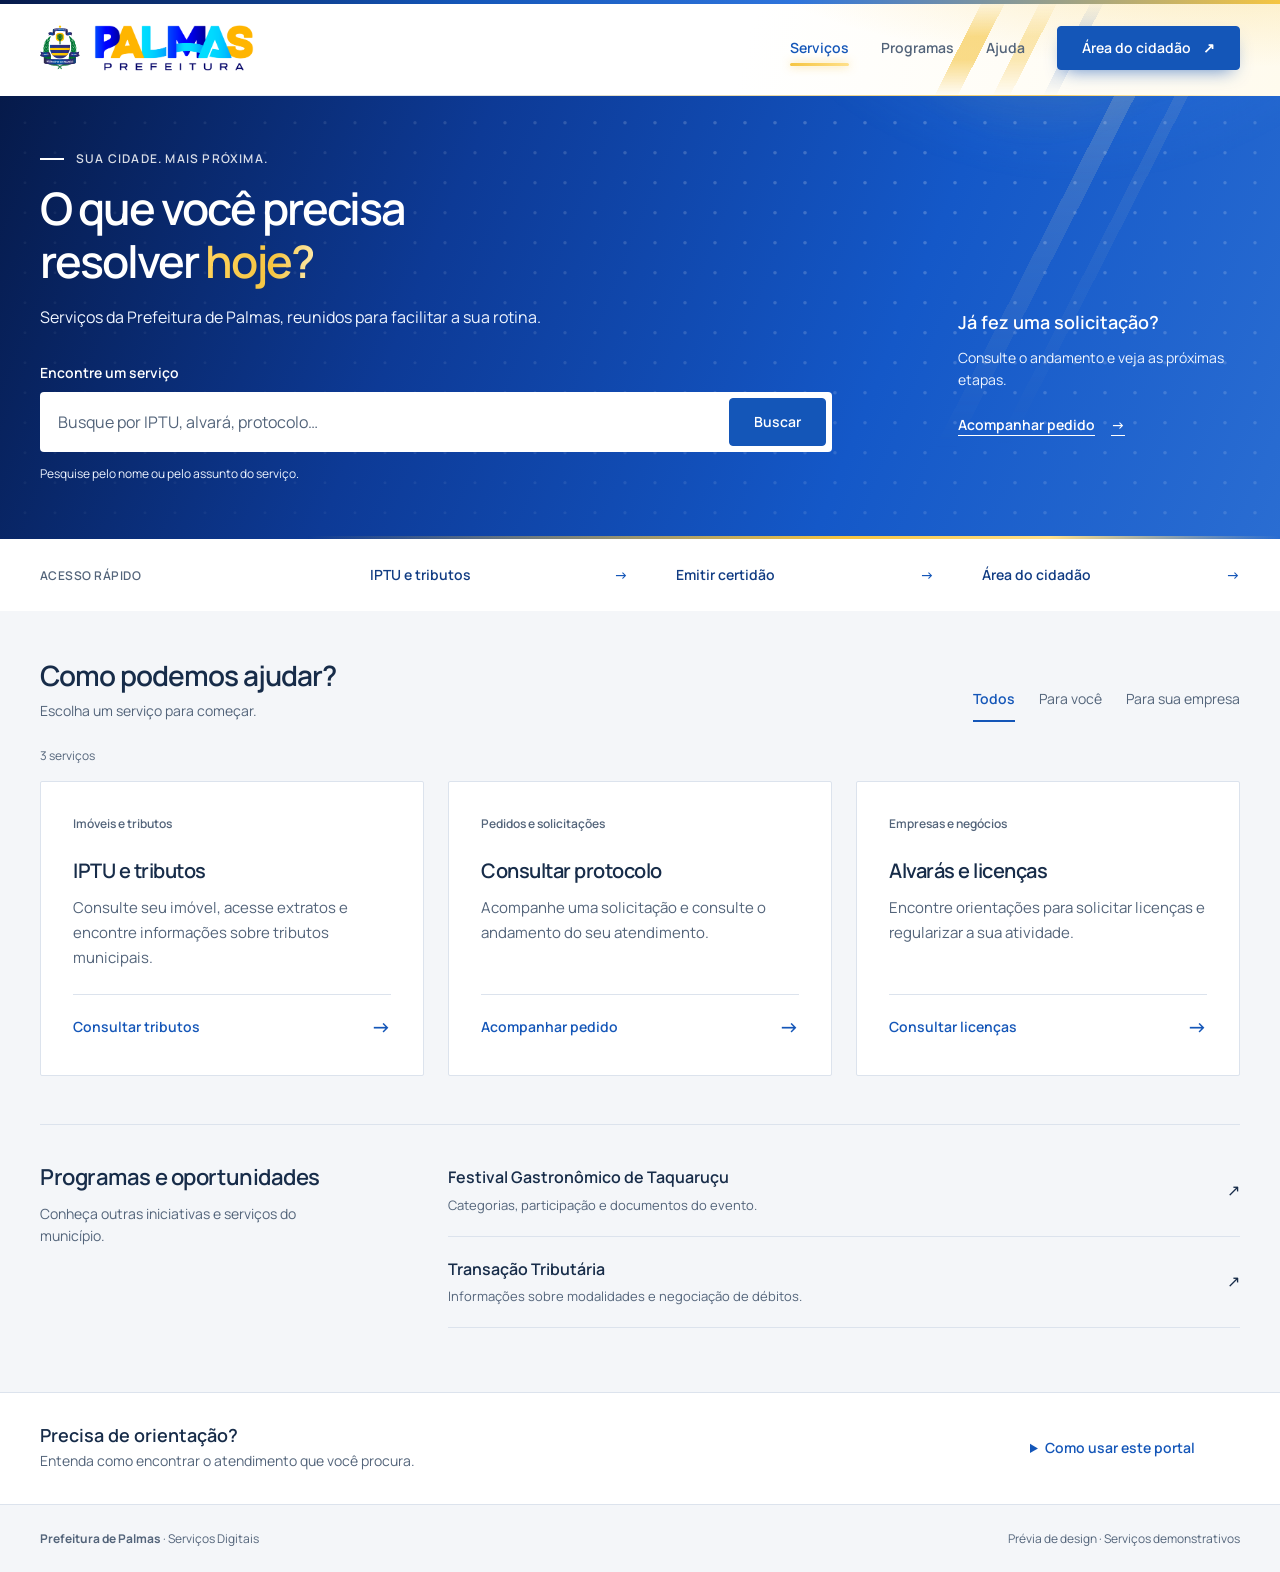
==== commit 0f19ba8e: "fix: remove reação dos pontos e da luz ao cursor no hero da prévia v6 O Dot Grid mantém a onda ambie" ====
--- a/design-system-palmas/Previa-Design-System-Palmas-v6.html
+++ b/design-system-palmas/Previa-Design-System-Palmas-v6.html
@@ -1971,7 +1971,7 @@
   animation: fx-sweep 12s ease-in-out 2s infinite;
 }
 
-/* Dot Grid interativo */
+/* Dot Grid */
 .fx-dots {
   inset: 0;
   width: 100%;
@@ -1979,15 +1979,6 @@
   -webkit-mask-image: radial-gradient(120% 140% at 82% 12%, #000 0%, rgb(0 0 0 / .55) 55%, rgb(0 0 0 / .32) 100%);
   mask-image: radial-gradient(120% 140% at 82% 12%, #000 0%, rgb(0 0 0 / .55) 55%, rgb(0 0 0 / .32) 100%);
 }
-
-/* luz que acompanha o cursor */
-.fx-spot {
-  inset: 0;
-  background: radial-gradient(340px circle at var(--hx, 50%) var(--hy, 50%), rgb(140 196 255 / .14), transparent 65%);
-  opacity: 0;
-  transition: opacity .4s;
-}
-.fx-spot.on { opacity: 1; }
 
 /* ——— Texto: Blur Text · Gradient Text · Shiny Text ——————————————— */
 
@@ -2189,7 +2180,7 @@
 </header>
 <main>
  <section class="faixa-escura portal-hero" aria-labelledby="portal-title">
-  <div class="fx-layer" aria-hidden="true"><i class="fx-blob fx-blob-a"></i><i class="fx-blob fx-blob-b"></i><i class="fx-blob fx-blob-c"></i><i class="fx-beams"></i><i class="fx-sweep"></i><canvas class="fx-dots"></canvas><i class="fx-spot"></i></div>
+  <div class="fx-layer" aria-hidden="true"><i class="fx-blob fx-blob-a"></i><i class="fx-blob fx-blob-b"></i><i class="fx-blob fx-blob-c"></i><i class="fx-beams"></i><i class="fx-sweep"></i><canvas class="fx-dots"></canvas></div>
   <div class="miolo">
   <div class="portal-hero-content"><p class="sobretitulo"><span class="fx-shiny">Sua cidade. Mais próxima.</span></p><h1 class="display" id="portal-title"><span class="fx-word" style="--i:0">O</span> <span class="fx-word" style="--i:1">que</span> <span class="fx-word" style="--i:2">você</span> <span class="fx-word" style="--i:3">precisa</span><br><span class="fx-word" style="--i:4">resolver</span> <span class="fx-grad" style="--i:5">hoje?</span></h1><p class="intro">Serviços da Prefeitura de Palmas, reunidos para facilitar a sua rotina.</p>
    <label class="portal-search-label" for="portal-query">Encontre um serviço</label>
@@ -2310,16 +2301,14 @@
   addEventListener('resize', place);
  }
 
- /* ——— Hero: Dot Grid interativo + luz do cursor ——— */
+ /* ——— Hero: Dot Grid (onda ambiente; só reage a clique, não ao cursor passando) ——— */
  const hero = $('.portal-hero');
  const canvas = hero && $('.fx-dots', hero);
- const spot = hero && $('.fx-spot', hero);
- const ptr = { x: -9999, y: -9999 };
  const ripples = [];
 
  if (hero && canvas && canvas.getContext) {
   const ctx = canvas.getContext('2d');
-  const GAP = 30, R = 1.5, PROX = 150;
+  const GAP = 30, R = 1.5;
   let w = 0, h = 0, cols = 0, rows = 0, ox = 0, oy = 0, offs = new Float32Array(0);
   let raf = 0, last = 0, visible = true;
 
@@ -2350,13 +2339,6 @@
      const wave = still ? 0.5 : 0.5 + 0.5 * Math.sin(bx * 0.0035 - by * 0.0025 - now * 0.0008);
      let heat = 0, tx = 0, ty = 0;
 
-     const dx = bx - ptr.x, dy = by - ptr.y;
-     const d = Math.hypot(dx, dy);
-     if (d < PROX) {
-      const p = 1 - d / PROX, s = p * p * (3 - 2 * p);
-      heat += s;
-      if (!still && d > 0.01) { tx += dx / d * s * 13; ty += dy / d * s * 13; }
-     }
      for (const rp of ripples) {
       const age = now - rp.t0;
       const rx = bx - rp.x, ry = by - rp.y;
@@ -2401,13 +2383,6 @@
   resize();
   sync();
 
-  hero.addEventListener('pointermove', e => {
-   if (e.pointerType === 'touch') return;
-   const r = hero.getBoundingClientRect();
-   ptr.x = e.clientX - r.left; ptr.y = e.clientY - r.top;
-   if (spot) { spot.style.setProperty('--hx', ptr.x + 'px'); spot.style.setProperty('--hy', ptr.y + 'px'); spot.classList.add('on'); }
-  });
-  hero.addEventListener('pointerleave', () => { ptr.x = ptr.y = -9999; spot && spot.classList.remove('on'); });
   hero.addEventListener('pointerdown', e => {
    if (noMotion()) return;
    const r = hero.getBoundingClientRect();
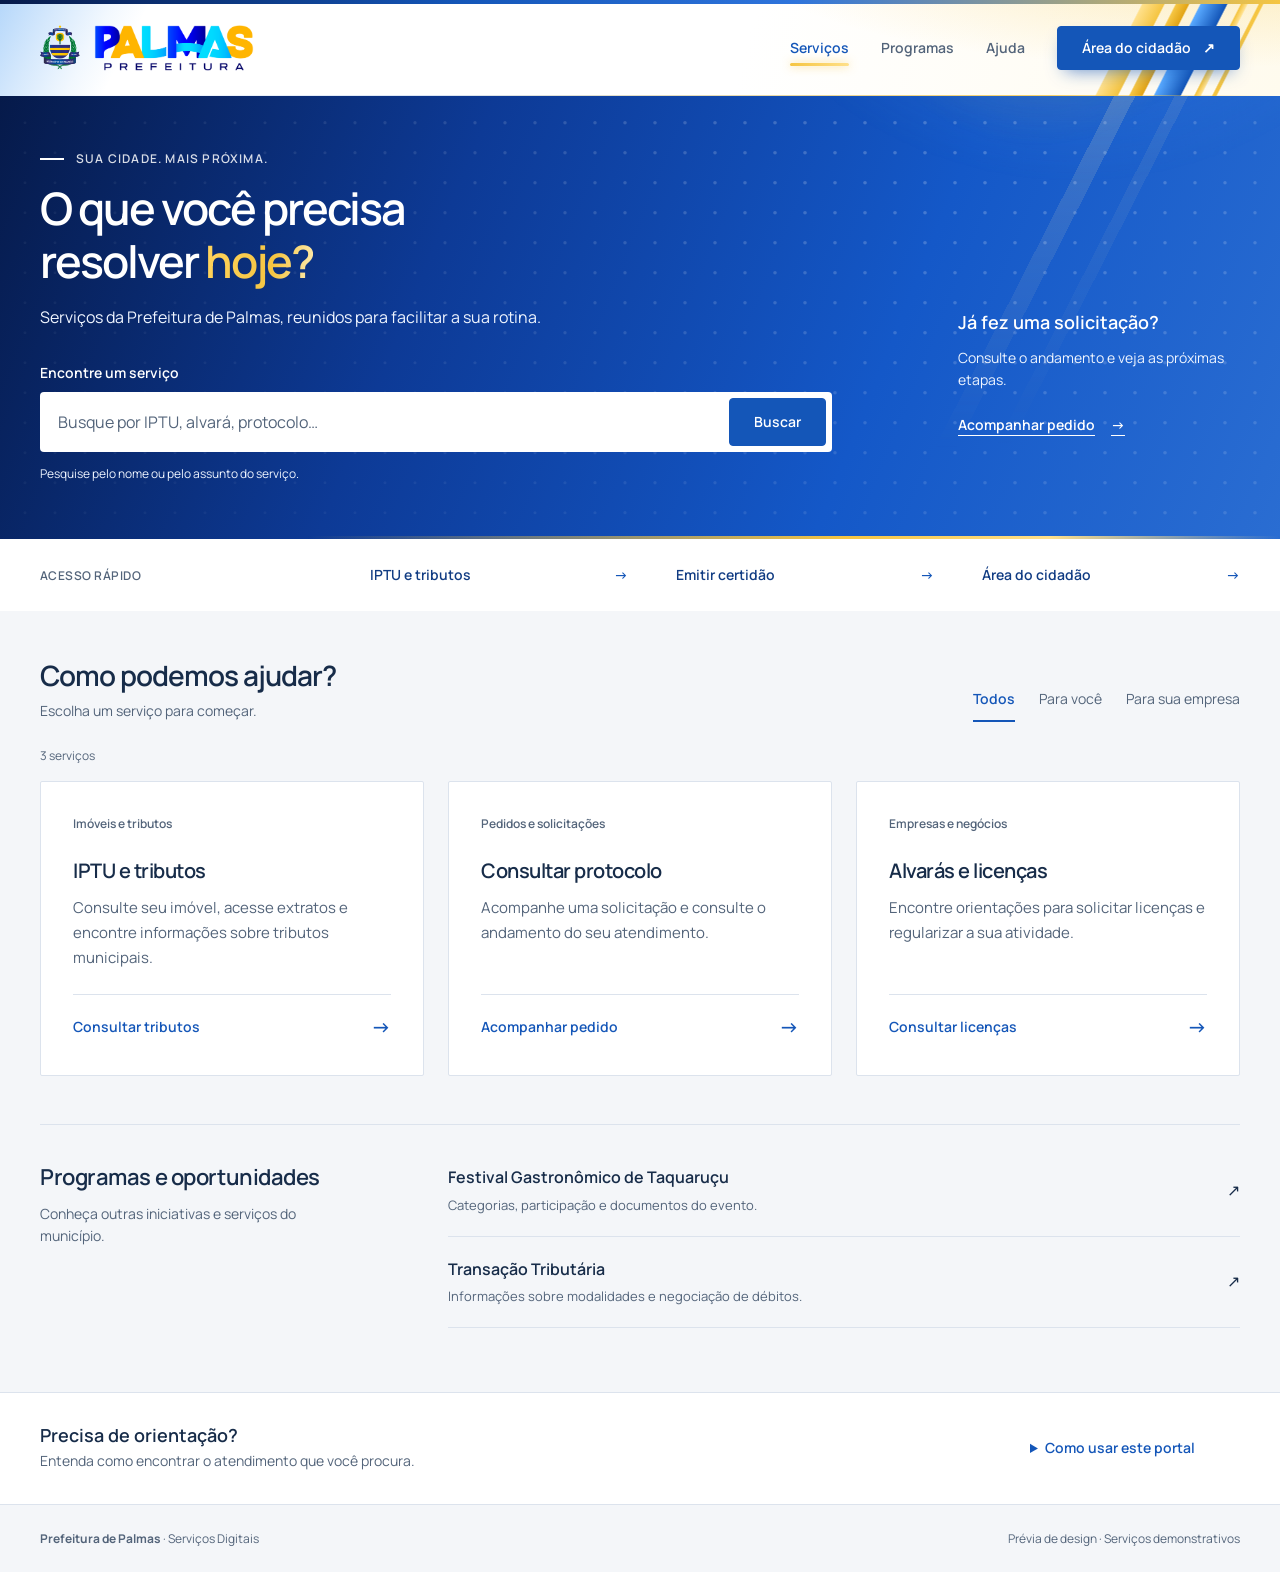
==== commit 6e4a0dbd: "feat: canto azul na navbar e faixas amarelas/azuis mais nítidas na prévia v6 - Novo tom de azul só n" ====
--- a/design-system-palmas/Previa-Design-System-Palmas-v6.html
+++ b/design-system-palmas/Previa-Design-System-Palmas-v6.html
@@ -1754,6 +1754,7 @@
   --fx-yellow: var(--primitive-color-brand-yellow);
   --fx-yellow-soft: #ffe08a;
   --fx-sky: #5aa8ff;
+  --fx-azure: 61 150 242; /* tom extra de azul da navbar (canto esquerdo) */
   --fx-ease: cubic-bezier(.2, .8, .2, 1);
 }
 
@@ -1761,10 +1762,29 @@
 
 /* ——— Navbar: azul · branco · amarelo ——————————————————————————— */
 
-.portal-header { position: sticky; top: 0; z-index: 40; }
+.portal-header {
+  position: sticky;
+  top: 0;
+  z-index: 40;
+  /* margem lateral do miolo: ancora o canto azul (esquerda) e as faixas (junto do botão) */
+  --fx-margin: max(24px, calc((100vw - 1200px) / 2));
+  --fx-edge: var(--fx-margin);
+  --fx-wash-a: .9;
+  /* canto esquerdo: azul que se dissolve no branco antes do logo, com a mesma inclinação das faixas */
+  --fx-wash: linear-gradient(117deg,
+    rgb(var(--fx-azure) / var(--fx-wash-a)) 0,
+    rgb(var(--fx-azure) / calc(var(--fx-wash-a) * .55)) calc(var(--fx-edge) * .36),
+    rgb(var(--fx-azure) / calc(var(--fx-wash-a) * .18)) calc(var(--fx-edge) * .68),
+    rgb(var(--fx-azure) / 0) calc(var(--fx-edge) * .9));
+}
+@media (max-width: 1499px) {
+  /* margem pequena: o logo fica perto da borda, então o azul fica mais leve */
+  .portal-header { --fx-edge: 150px; --fx-wash-a: .38; }
+}
 
 .portal-header .marca {
   background:
+    var(--fx-wash),
     radial-gradient(58% 170% at 95% -35%, rgb(245 197 66 / .30), transparent 62%),
     linear-gradient(105deg, #fff 0%, #fff 58%, #fffbee 100%);
   overflow: hidden;
@@ -1772,14 +1792,19 @@
   transition: background-color .3s var(--fx-ease), box-shadow .3s var(--fx-ease);
 }
 
-/* faixas diagonais amarelas (com um toque de azul) que "respiram" */
+/* faixas diagonais nítidas (amarelo + azul, cada uma com seu degradê), ancoradas no botão */
 .portal-header .marca::before {
-  inset: 0 -60px;
+  inset: 0 auto 0 auto;
+  right: calc(var(--fx-margin) - 100px);
+  width: 420px;
   background: linear-gradient(117deg,
-    transparent 0 72%,
-    rgb(245 197 66 / .62) 72% 73.6%, transparent 73.6% 76%,
-    rgb(245 197 66 / .38) 76% 77.2%, transparent 77.2% 79.5%,
-    rgb(20 86 184 / .18) 79.5% 80.4%, transparent 80.4% 100%);
+    transparent 199px, #ffe08a 200.5px, #f5c542 219px, transparent 220.5px,
+    transparent 229px, #f5c542 230.5px, #e3a516 241px, transparent 242.5px,
+    transparent 251px, var(--fx-band-1, #58a9ff) 252.5px, var(--fx-band-2, #1456b8) 275px, transparent 276.5px,
+    transparent 287px, #f5c542 288.5px, #ffe08a 293px, transparent 294.5px,
+    transparent 303px, #f5c542 304.5px, #f5c542 307px, transparent 308.5px);
+  -webkit-mask-image: none;
+  mask-image: none;
   animation: fx-beam-drift 9s ease-in-out infinite alternate;
 }
 
@@ -1817,7 +1842,7 @@
 .portal-header .marca-brasao { transition: width .3s var(--fx-ease), height .3s var(--fx-ease); }
 
 .portal-header.is-scrolled .marca {
-  background: rgb(255 255 255 / .84);
+  background: var(--fx-wash), rgb(255 255 255 / .84);
   -webkit-backdrop-filter: blur(16px) saturate(1.6);
   backdrop-filter: blur(16px) saturate(1.6);
   box-shadow: 0 12px 28px -16px rgb(17 31 74 / .45);
@@ -2110,7 +2135,7 @@
 
 /* ——— Keyframes ——————————————————————————————————————————————————— */
 
-@keyframes fx-beam-drift { from { transform: translateX(-26px); opacity: .8; } to { transform: translateX(26px); opacity: 1; } }
+@keyframes fx-beam-drift { from { transform: translateX(-18px); } to { transform: translateX(18px); } }
 @keyframes fx-btn-shine { 0%, 55% { background-position: 160% 0; } 82%, 100% { background-position: -60% 0; } }
 @keyframes fx-spin { to { --fx-angle: 360deg; } }
 @keyframes fx-float-a { from { transform: translate3d(0, 0, 0) scale(1); } to { transform: translate3d(-9%, 16%, 0) scale(1.14); } }
@@ -2125,12 +2150,9 @@
 /* ——— Responsivo ————————————————————————————————————————————————— */
 
 @media (max-width: 992px) {
-  .portal-header .marca::before {
-    background: linear-gradient(117deg,
-      transparent 0 74%,
-      rgb(245 197 66 / .34) 74% 77%, transparent 77% 81%,
-      rgb(245 197 66 / .2) 81% 82.5%, transparent 82.5%);
-  }
+  /* sem botão: as faixas ficam discretas e sem o azul, para não competir com os links */
+  .portal-header { --fx-band-1: transparent; --fx-band-2: transparent; }
+  .portal-header .marca::before { opacity: .3; }
 }
 @media (max-width: 760px) {
   /* hero alto e estreito: gradiente mais vertical e sem trecho claro sob o texto pequeno */
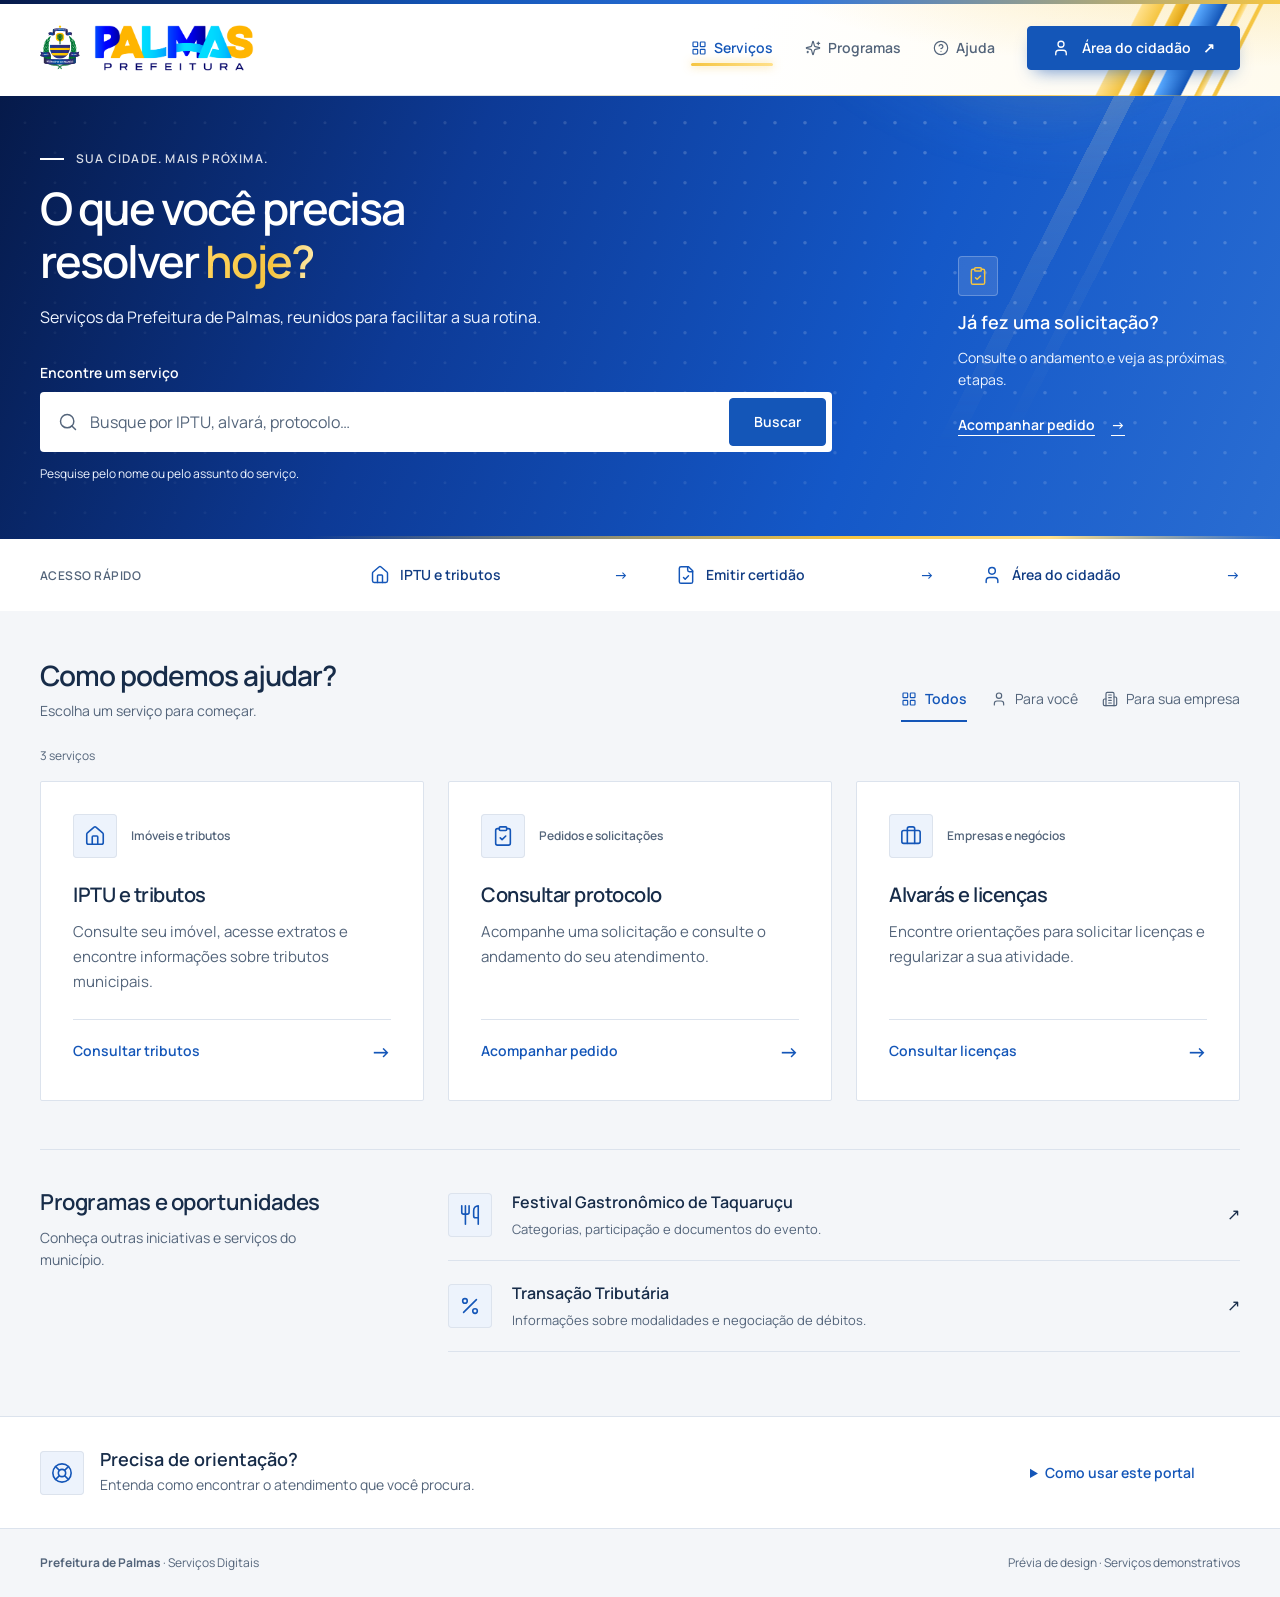
==== commit ff9e6255: "feat: ícones na prévia v6 e remoção do azul no canto da navbar - Remove o azul-céu do canto esquerdo" ====
--- a/design-system-palmas/Previa-Design-System-Palmas-v6.html
+++ b/design-system-palmas/Previa-Design-System-Palmas-v6.html
@@ -1754,7 +1754,6 @@
   --fx-yellow: var(--primitive-color-brand-yellow);
   --fx-yellow-soft: #ffe08a;
   --fx-sky: #5aa8ff;
-  --fx-azure: 61 150 242; /* tom extra de azul da navbar (canto esquerdo) */
   --fx-ease: cubic-bezier(.2, .8, .2, 1);
 }
 
@@ -1766,25 +1765,12 @@
   position: sticky;
   top: 0;
   z-index: 40;
-  /* margem lateral do miolo: ancora o canto azul (esquerda) e as faixas (junto do botão) */
+  /* margem lateral do miolo: ancora as faixas junto do botão */
   --fx-margin: max(24px, calc((100vw - 1200px) / 2));
-  --fx-edge: var(--fx-margin);
-  --fx-wash-a: .9;
-  /* canto esquerdo: azul que se dissolve no branco antes do logo, com a mesma inclinação das faixas */
-  --fx-wash: linear-gradient(117deg,
-    rgb(var(--fx-azure) / var(--fx-wash-a)) 0,
-    rgb(var(--fx-azure) / calc(var(--fx-wash-a) * .55)) calc(var(--fx-edge) * .36),
-    rgb(var(--fx-azure) / calc(var(--fx-wash-a) * .18)) calc(var(--fx-edge) * .68),
-    rgb(var(--fx-azure) / 0) calc(var(--fx-edge) * .9));
-}
-@media (max-width: 1499px) {
-  /* margem pequena: o logo fica perto da borda, então o azul fica mais leve */
-  .portal-header { --fx-edge: 150px; --fx-wash-a: .38; }
 }
 
 .portal-header .marca {
   background:
-    var(--fx-wash),
     radial-gradient(58% 170% at 95% -35%, rgb(245 197 66 / .30), transparent 62%),
     linear-gradient(105deg, #fff 0%, #fff 58%, #fffbee 100%);
   overflow: hidden;
@@ -1842,7 +1828,7 @@
 .portal-header .marca-brasao { transition: width .3s var(--fx-ease), height .3s var(--fx-ease); }
 
 .portal-header.is-scrolled .marca {
-  background: var(--fx-wash), rgb(255 255 255 / .84);
+  background: rgb(255 255 255 / .84);
   -webkit-backdrop-filter: blur(16px) saturate(1.6);
   backdrop-filter: blur(16px) saturate(1.6);
   box-shadow: 0 12px 28px -16px rgb(17 31 74 / .45);
@@ -2133,6 +2119,70 @@
 .fx-reveal { opacity: 0; }
 .fx-reveal.fx-in { opacity: 1; animation: fx-rise .75s var(--fx-ease) var(--fx-d, 0ms) backwards; }
 
+/* ——— Ícones (traço, estilo Lucide) ————————————————————————————————— */
+
+.ico { width: 18px; height: 18px; flex: none; fill: none; stroke: currentColor; stroke-width: 1.75; stroke-linecap: round; stroke-linejoin: round; }
+
+.ico-badge {
+  width: 44px;
+  height: 44px;
+  padding: 11px;
+  border-radius: var(--radius-sm);
+  background: var(--info-fundo);
+  box-shadow: inset 0 0 0 1px var(--borda);
+  color: var(--acao);
+  transition: background-color .25s var(--fx-ease), color .25s var(--fx-ease), box-shadow .25s var(--fx-ease);
+}
+
+/* navbar e filtros: ícone pequeno antes do texto */
+.nav-principal a { gap: 7px; }
+.nav-principal .ico,
+.portal-filters .ico { width: 16px; height: 16px; }
+.portal-filters button { display: inline-flex; align-items: center; gap: 8px; }
+.portal-account .ico { width: 18px; height: 18px; }
+
+/* campo de busca */
+.portal-search-ico { align-self: center; width: 20px; height: 20px; margin-left: 12px; color: var(--color-fg-muted); }
+.portal-search-ico + input { padding-left: 4px; }
+
+/* aside do hero */
+.ico-glass {
+  display: block;
+  width: 40px;
+  height: 40px;
+  padding: 10px;
+  margin-bottom: 14px;
+  border-radius: var(--radius-sm);
+  background: rgb(255 255 255 / .12);
+  box-shadow: inset 0 0 0 1px rgb(255 255 255 / .24);
+  color: var(--fx-yellow);
+}
+
+/* acesso rápido: ícone | texto | seta */
+.faixa-padrao a { display: grid; grid-template-columns: auto 1fr auto; align-items: center; column-gap: 10px; }
+.faixa-padrao a > .ico { width: 20px; height: 20px; color: var(--color-action); }
+
+/* cartões */
+.portal-card-head { display: flex; align-items: center; gap: 14px; margin-bottom: 24px; }
+.portal-card-head .portal-category { margin: 0; }
+@media (hover: hover) {
+  .portal-card:hover .ico-badge,
+  .portal-card:focus-within .ico-badge,
+  .portal-program-list a:hover .ico-badge {
+    background: var(--acao);
+    color: var(--superficie);
+    box-shadow: 0 0 0 3px rgb(245 197 66 / .55);
+  }
+}
+
+/* programas */
+.portal-program-list a { gap: 20px; }
+.portal-program-list a > span:not([aria-hidden]) { flex: 1; }
+
+/* orientação */
+.portal-support-text { display: grid; grid-template-columns: auto 1fr; align-items: center; column-gap: 16px; }
+.portal-support-text > .ico-badge { grid-row: 1 / span 2; }
+
 /* ——— Keyframes ——————————————————————————————————————————————————— */
 
 @keyframes fx-beam-drift { from { transform: translateX(-18px); } to { transform: translateX(18px); } }
@@ -2191,13 +2241,14 @@
 </style>
 </head>
 <body data-camada="externo" data-produto="portal-cidadao">
+<svg width="0" height="0" style="position:absolute" aria-hidden="true" focusable="false"><defs><symbol id="i-grid" viewBox="0 0 24 24"><rect x="3" y="3" width="7" height="7" rx="1"/><rect x="14" y="3" width="7" height="7" rx="1"/><rect x="14" y="14" width="7" height="7" rx="1"/><rect x="3" y="14" width="7" height="7" rx="1"/></symbol><symbol id="i-user" viewBox="0 0 24 24"><path d="M19 21v-2a4 4 0 0 0-4-4H9a4 4 0 0 0-4 4v2"/><circle cx="12" cy="7" r="4"/></symbol><symbol id="i-building" viewBox="0 0 24 24"><path d="M6 22V4a2 2 0 0 1 2-2h8a2 2 0 0 1 2 2v18Z"/><path d="M6 12H4a2 2 0 0 0-2 2v6a2 2 0 0 0 2 2h2"/><path d="M18 9h2a2 2 0 0 1 2 2v9a2 2 0 0 1-2 2h-2"/><path d="M10 6h4"/><path d="M10 10h4"/><path d="M10 14h4"/><path d="M10 18h4"/></symbol><symbol id="i-search" viewBox="0 0 24 24"><circle cx="11" cy="11" r="8"/><path d="m21 21-4.3-4.3"/></symbol><symbol id="i-help" viewBox="0 0 24 24"><circle cx="12" cy="12" r="10"/><path d="M9.09 9a3 3 0 0 1 5.83 1c0 2-3 3-3 3"/><path d="M12 17h.01"/></symbol><symbol id="i-sparkles" viewBox="0 0 24 24"><path d="M9.937 15.5A2 2 0 0 0 8.5 14.063l-6.135-1.582a.5.5 0 0 1 0-.962L8.5 9.936A2 2 0 0 0 9.937 8.5l1.582-6.135a.5.5 0 0 1 .963 0L14.063 8.5A2 2 0 0 0 15.5 9.937l6.135 1.581a.5.5 0 0 1 0 .964L15.5 14.063a2 2 0 0 0-1.437 1.437l-1.582 6.135a.5.5 0 0 1-.963 0z"/><path d="M20 3v4"/><path d="M22 5h-4"/><path d="M4 17v2"/><path d="M5 18H3"/></symbol><symbol id="i-house" viewBox="0 0 24 24"><path d="M15 21v-8a1 1 0 0 0-1-1h-4a1 1 0 0 0-1 1v8"/><path d="M3 10a2 2 0 0 1 .709-1.528l7-5.999a2 2 0 0 1 2.582 0l7 5.999A2 2 0 0 1 21 10v9a2 2 0 0 1-2 2H5a2 2 0 0 1-2-2z"/></symbol><symbol id="i-clipboard-check" viewBox="0 0 24 24"><rect width="8" height="4" x="8" y="2" rx="1" ry="1"/><path d="M16 4h2a2 2 0 0 1 2 2v14a2 2 0 0 1-2 2H6a2 2 0 0 1-2-2V6a2 2 0 0 1 2-2h2"/><path d="m9 14 2 2 4-4"/></symbol><symbol id="i-briefcase" viewBox="0 0 24 24"><path d="M16 20V4a2 2 0 0 0-2-2h-4a2 2 0 0 0-2 2v16"/><rect width="20" height="14" x="2" y="6" rx="2"/></symbol><symbol id="i-file-check" viewBox="0 0 24 24"><path d="M15 2H6a2 2 0 0 0-2 2v16a2 2 0 0 0 2 2h12a2 2 0 0 0 2-2V7Z"/><path d="M14 2v4a2 2 0 0 0 2 2h4"/><path d="m9 15 2 2 4-4"/></symbol><symbol id="i-utensils" viewBox="0 0 24 24"><path d="M3 2v7c0 1.1.9 2 2 2h4a2 2 0 0 0 2-2V2"/><path d="M7 2v20"/><path d="M21 15V2a5 5 0 0 0-5 5v6c0 1.1.9 2 2 2h3Zm0 0v7"/></symbol><symbol id="i-percent" viewBox="0 0 24 24"><line x1="19" x2="5" y1="5" y2="19"/><circle cx="6.5" cy="6.5" r="2.5"/><circle cx="17.5" cy="17.5" r="2.5"/></symbol><symbol id="i-life-buoy" viewBox="0 0 24 24"><circle cx="12" cy="12" r="10"/><path d="m4.93 4.93 4.24 4.24"/><path d="m14.83 9.17 4.24-4.24"/><path d="m14.83 14.83 4.24 4.24"/><path d="m9.17 14.83-4.24 4.24"/><circle cx="12" cy="12" r="4"/></symbol></defs></svg>
 <a class="pular" href="#servicos">Pular para o conteúdo</a>
 <header class="portal-header">
  
  <div class="marca"><span class="fx-progress" aria-hidden="true"></span><div class="marca-miolo">
   <div class="marca-institucional"><img class="marca-brasao" src="[data-uri]" alt="Brasão de Palmas" width="40" height="48"><img class="marca-palmas" src="[data-uri]" alt="Prefeitura de Palmas" width="164" height="51"></div>
-  <nav class="nav-principal" aria-label="Navegação principal"><a href="#servicos" aria-current="page">Serviços</a><a href="#programas">Programas</a><a href="#ajuda">Ajuda</a><span class="fx-pill" aria-hidden="true"></span></nav>
-  <a class="botao portal-account fx-ring" data-fx-magnet href="#portal-feedback" data-servico="Área do cidadão">Área do cidadão <span aria-hidden="true">↗</span></a>
+  <nav class="nav-principal" aria-label="Navegação principal"><a href="#servicos" aria-current="page"><svg class="ico" aria-hidden="true" focusable="false"><use href="#i-grid"/></svg>Serviços</a><a href="#programas"><svg class="ico" aria-hidden="true" focusable="false"><use href="#i-sparkles"/></svg>Programas</a><a href="#ajuda"><svg class="ico" aria-hidden="true" focusable="false"><use href="#i-help"/></svg>Ajuda</a><span class="fx-pill" aria-hidden="true"></span></nav>
+  <a class="botao portal-account fx-ring" data-fx-magnet href="#portal-feedback" data-servico="Área do cidadão"><svg class="ico" aria-hidden="true" focusable="false"><use href="#i-user"/></svg>Área do cidadão <span aria-hidden="true">↗</span></a>
  </div></div>
 </header>
 <main>
@@ -2206,27 +2257,27 @@
   <div class="miolo">
   <div class="portal-hero-content"><p class="sobretitulo"><span class="fx-shiny">Sua cidade. Mais próxima.</span></p><h1 class="display" id="portal-title"><span class="fx-word" style="--i:0">O</span> <span class="fx-word" style="--i:1">que</span> <span class="fx-word" style="--i:2">você</span> <span class="fx-word" style="--i:3">precisa</span><br><span class="fx-word" style="--i:4">resolver</span> <span class="fx-grad" style="--i:5">hoje?</span></h1><p class="intro">Serviços da Prefeitura de Palmas, reunidos para facilitar a sua rotina.</p>
    <label class="portal-search-label" for="portal-query">Encontre um serviço</label>
-   <form class="portal-search fx-ring" id="portal-search" role="search"><input id="portal-query" type="search" placeholder="Busque por IPTU, alvará, protocolo…" aria-describedby="portal-search-hint"><button class="botao botao-primario" type="submit" data-fx-magnet>Buscar</button></form>
+   <form class="portal-search fx-ring" id="portal-search" role="search"><svg class="ico portal-search-ico" aria-hidden="true" focusable="false"><use href="#i-search"/></svg><input id="portal-query" type="search" placeholder="Busque por IPTU, alvará, protocolo…" aria-describedby="portal-search-hint"><button class="botao botao-primario" type="submit" data-fx-magnet>Buscar</button></form>
    <p id="portal-search-hint" class="portal-search-hint">Pesquise pelo nome ou pelo assunto do serviço.</p>
   </div>
-  <aside class="portal-hero-aside"><h2>Já fez uma solicitação?</h2><p>Consulte o andamento e veja as próximas etapas.</p><a href="#portal-feedback" data-servico="Consultar protocolo">Acompanhar pedido <span aria-hidden="true">→</span></a></aside>
+  <aside class="portal-hero-aside"><svg class="ico ico-glass" aria-hidden="true" focusable="false"><use href="#i-clipboard-check"/></svg><h2>Já fez uma solicitação?</h2><p>Consulte o andamento e veja as próximas etapas.</p><a href="#portal-feedback" data-servico="Consultar protocolo">Acompanhar pedido <span aria-hidden="true">→</span></a></aside>
  </div></section>
- <nav class="faixa-padrao" aria-label="Atalhos"><div class="faixa-padrao-miolo"><p class="rotulo">Acesso rápido</p><a href="#portal-feedback" data-servico="IPTU e tributos">IPTU e tributos <span aria-hidden="true">→</span></a><a href="#portal-feedback" data-servico="Certidões municipais">Emitir certidão <span aria-hidden="true">→</span></a><a href="#portal-feedback" data-servico="Área do cidadão">Área do cidadão <span aria-hidden="true">→</span></a></div></nav>
+ <nav class="faixa-padrao" aria-label="Atalhos"><div class="faixa-padrao-miolo"><p class="rotulo">Acesso rápido</p><a href="#portal-feedback" data-servico="IPTU e tributos"><svg class="ico" aria-hidden="true" focusable="false"><use href="#i-house"/></svg>IPTU e tributos <span aria-hidden="true">→</span></a><a href="#portal-feedback" data-servico="Certidões municipais"><svg class="ico" aria-hidden="true" focusable="false"><use href="#i-file-check"/></svg>Emitir certidão <span aria-hidden="true">→</span></a><a href="#portal-feedback" data-servico="Área do cidadão"><svg class="ico" aria-hidden="true" focusable="false"><use href="#i-user"/></svg>Área do cidadão <span aria-hidden="true">→</span></a></div></nav>
  <div class="miolo portal-main">
   <section id="servicos" aria-labelledby="portal-services-title">
-   <div class="portal-heading"><div><h2 id="portal-services-title">Como podemos ajudar?</h2><p>Escolha um serviço para começar.</p></div><div class="portal-filters" role="group" aria-label="Filtrar serviços por público"><button type="button" data-publico="todos" aria-pressed="true">Todos</button><button type="button" data-publico="cidadao" aria-pressed="false">Para você</button><button type="button" data-publico="empresa" aria-pressed="false">Para sua empresa</button></div></div>
+   <div class="portal-heading"><div><h2 id="portal-services-title">Como podemos ajudar?</h2><p>Escolha um serviço para começar.</p></div><div class="portal-filters" role="group" aria-label="Filtrar serviços por público"><button type="button" data-publico="todos" aria-pressed="true"><svg class="ico" aria-hidden="true" focusable="false"><use href="#i-grid"/></svg>Todos</button><button type="button" data-publico="cidadao" aria-pressed="false"><svg class="ico" aria-hidden="true" focusable="false"><use href="#i-user"/></svg>Para você</button><button type="button" data-publico="empresa" aria-pressed="false"><svg class="ico" aria-hidden="true" focusable="false"><use href="#i-building"/></svg>Para sua empresa</button></div></div>
    <div class="portal-results"><p id="portal-count" role="status">3 serviços</p><button type="button" class="portal-clear" id="portal-clear" hidden>Limpar filtros</button></div>
    <ul class="portal-services" id="portal-services">
-    <li class="portal-card" data-publicos="cidadao empresa"><p class="portal-category">Imóveis e tributos</p><h3>IPTU e tributos</h3><p>Consulte seu imóvel, acesse extratos e encontre informações sobre tributos municipais.</p><a href="#portal-feedback" data-servico="IPTU e tributos">Consultar tributos <span aria-hidden="true">→</span></a></li>
-    <li class="portal-card" data-publicos="cidadao empresa"><p class="portal-category">Pedidos e solicitações</p><h3>Consultar protocolo</h3><p>Acompanhe uma solicitação e consulte o andamento do seu atendimento.</p><a href="#portal-feedback" data-servico="Consultar protocolo">Acompanhar pedido <span aria-hidden="true">→</span></a></li>
-    <li class="portal-card" data-publicos="empresa"><p class="portal-category">Empresas e negócios</p><h3>Alvarás e licenças</h3><p>Encontre orientações para solicitar licenças e regularizar a sua atividade.</p><a href="#portal-feedback" data-servico="Alvarás e licenças">Consultar licenças <span aria-hidden="true">→</span></a></li>
+    <li class="portal-card" data-publicos="cidadao empresa"><div class="portal-card-head"><svg class="ico ico-badge" aria-hidden="true" focusable="false"><use href="#i-house"/></svg><p class="portal-category">Imóveis e tributos</p></div><h3>IPTU e tributos</h3><p>Consulte seu imóvel, acesse extratos e encontre informações sobre tributos municipais.</p><a href="#portal-feedback" data-servico="IPTU e tributos">Consultar tributos <span aria-hidden="true">→</span></a></li>
+    <li class="portal-card" data-publicos="cidadao empresa"><div class="portal-card-head"><svg class="ico ico-badge" aria-hidden="true" focusable="false"><use href="#i-clipboard-check"/></svg><p class="portal-category">Pedidos e solicitações</p></div><h3>Consultar protocolo</h3><p>Acompanhe uma solicitação e consulte o andamento do seu atendimento.</p><a href="#portal-feedback" data-servico="Consultar protocolo">Acompanhar pedido <span aria-hidden="true">→</span></a></li>
+    <li class="portal-card" data-publicos="empresa"><div class="portal-card-head"><svg class="ico ico-badge" aria-hidden="true" focusable="false"><use href="#i-briefcase"/></svg><p class="portal-category">Empresas e negócios</p></div><h3>Alvarás e licenças</h3><p>Encontre orientações para solicitar licenças e regularizar a sua atividade.</p><a href="#portal-feedback" data-servico="Alvarás e licenças">Consultar licenças <span aria-hidden="true">→</span></a></li>
    </ul>
    <p class="portal-empty" id="portal-empty" hidden>Nenhum serviço encontrado. Tente outra palavra ou limpe os filtros.</p>
    <div class="portal-feedback" id="portal-feedback" role="status" hidden><h3 id="portal-feedback-title"></h3><p>Este serviço está representado na prévia de design. O acesso ao sistema municipal será conectado na implementação.</p></div>
   </section>
-  <section class="portal-programs" id="programas" aria-labelledby="portal-programs-title"><div class="portal-programs-head"><h2 id="portal-programs-title">Programas e oportunidades</h2><p>Conheça outras iniciativas e serviços do município.</p></div><ul class="portal-program-list"><li><a href="#portal-feedback" data-servico="Festival Gastronômico"><span><strong>Festival Gastronômico de Taquaruçu</strong><small>Categorias, participação e documentos do evento.</small></span><span aria-hidden="true">↗</span></a></li><li><a href="#portal-feedback" data-servico="Transação Tributária"><span><strong>Transação Tributária</strong><small>Informações sobre modalidades e negociação de débitos.</small></span><span aria-hidden="true">↗</span></a></li></ul></section>
+  <section class="portal-programs" id="programas" aria-labelledby="portal-programs-title"><div class="portal-programs-head"><h2 id="portal-programs-title">Programas e oportunidades</h2><p>Conheça outras iniciativas e serviços do município.</p></div><ul class="portal-program-list"><li><a href="#portal-feedback" data-servico="Festival Gastronômico"><svg class="ico ico-badge" aria-hidden="true" focusable="false"><use href="#i-utensils"/></svg><span><strong>Festival Gastronômico de Taquaruçu</strong><small>Categorias, participação e documentos do evento.</small></span><span aria-hidden="true">↗</span></a></li><li><a href="#portal-feedback" data-servico="Transação Tributária"><svg class="ico ico-badge" aria-hidden="true" focusable="false"><use href="#i-percent"/></svg><span><strong>Transação Tributária</strong><small>Informações sobre modalidades e negociação de débitos.</small></span><span aria-hidden="true">↗</span></a></li></ul></section>
  </div>
- <section class="portal-support" id="ajuda" aria-labelledby="portal-help-title"><div class="miolo"><div><h2 id="portal-help-title">Precisa de orientação?</h2><p>Entenda como encontrar o atendimento que você procura.</p></div><details><summary>Como usar este portal</summary><p>Digite uma palavra no campo de busca ou escolha um serviço. Use os filtros para ver opções para cidadãos ou empresas. Esta é uma prévia: nenhum dado é enviado.</p></details></div></section>
+ <section class="portal-support" id="ajuda" aria-labelledby="portal-help-title"><div class="miolo"><div class="portal-support-text"><svg class="ico ico-badge" aria-hidden="true" focusable="false"><use href="#i-life-buoy"/></svg><h2 id="portal-help-title">Precisa de orientação?</h2><p>Entenda como encontrar o atendimento que você procura.</p></div><details><summary>Como usar este portal</summary><p>Digite uma palavra no campo de busca ou escolha um serviço. Use os filtros para ver opções para cidadãos ou empresas. Esta é uma prévia: nenhum dado é enviado.</p></details></div></section>
 </main>
 <footer class="portal-footer" id="portal-footer"><div class="rodape-miolo"><p><strong>Prefeitura de Palmas</strong> · Serviços Digitais</p><p>Prévia de design · Serviços demonstrativos</p></div></footer>
 <script>
